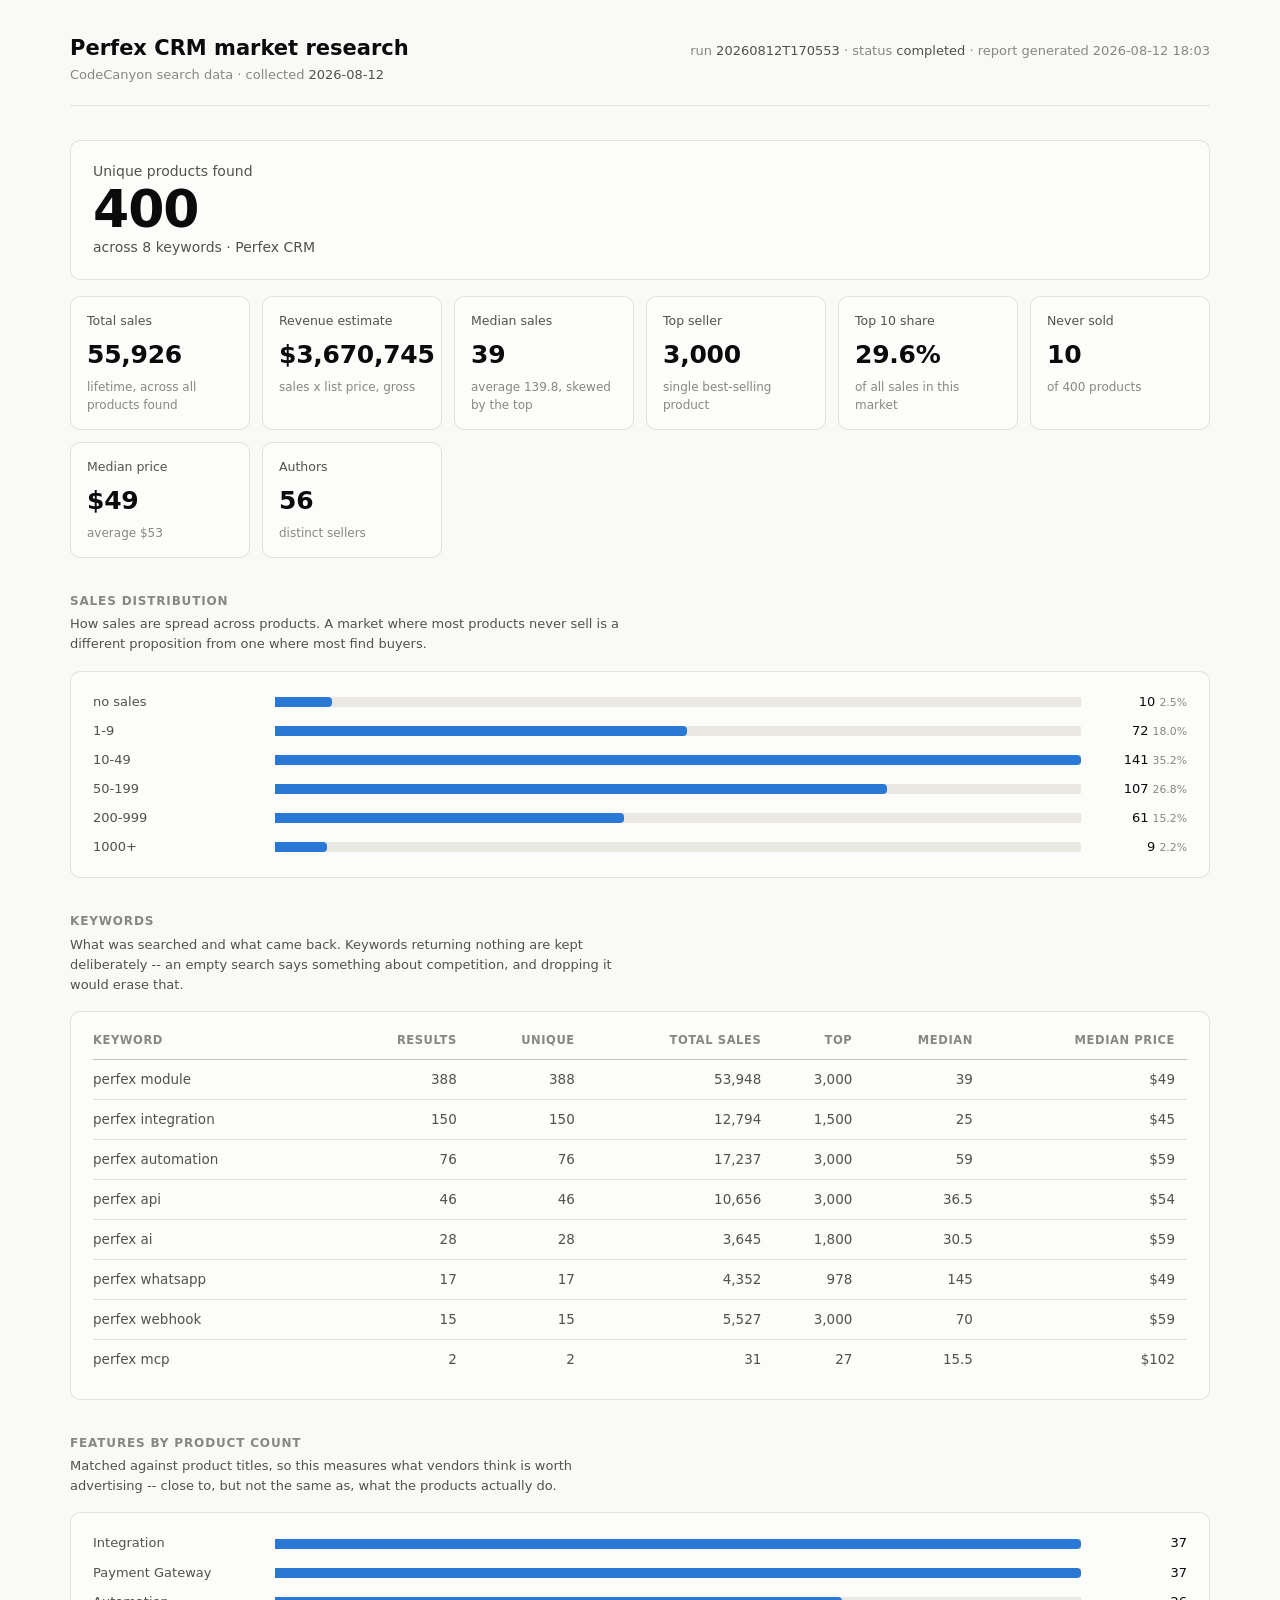
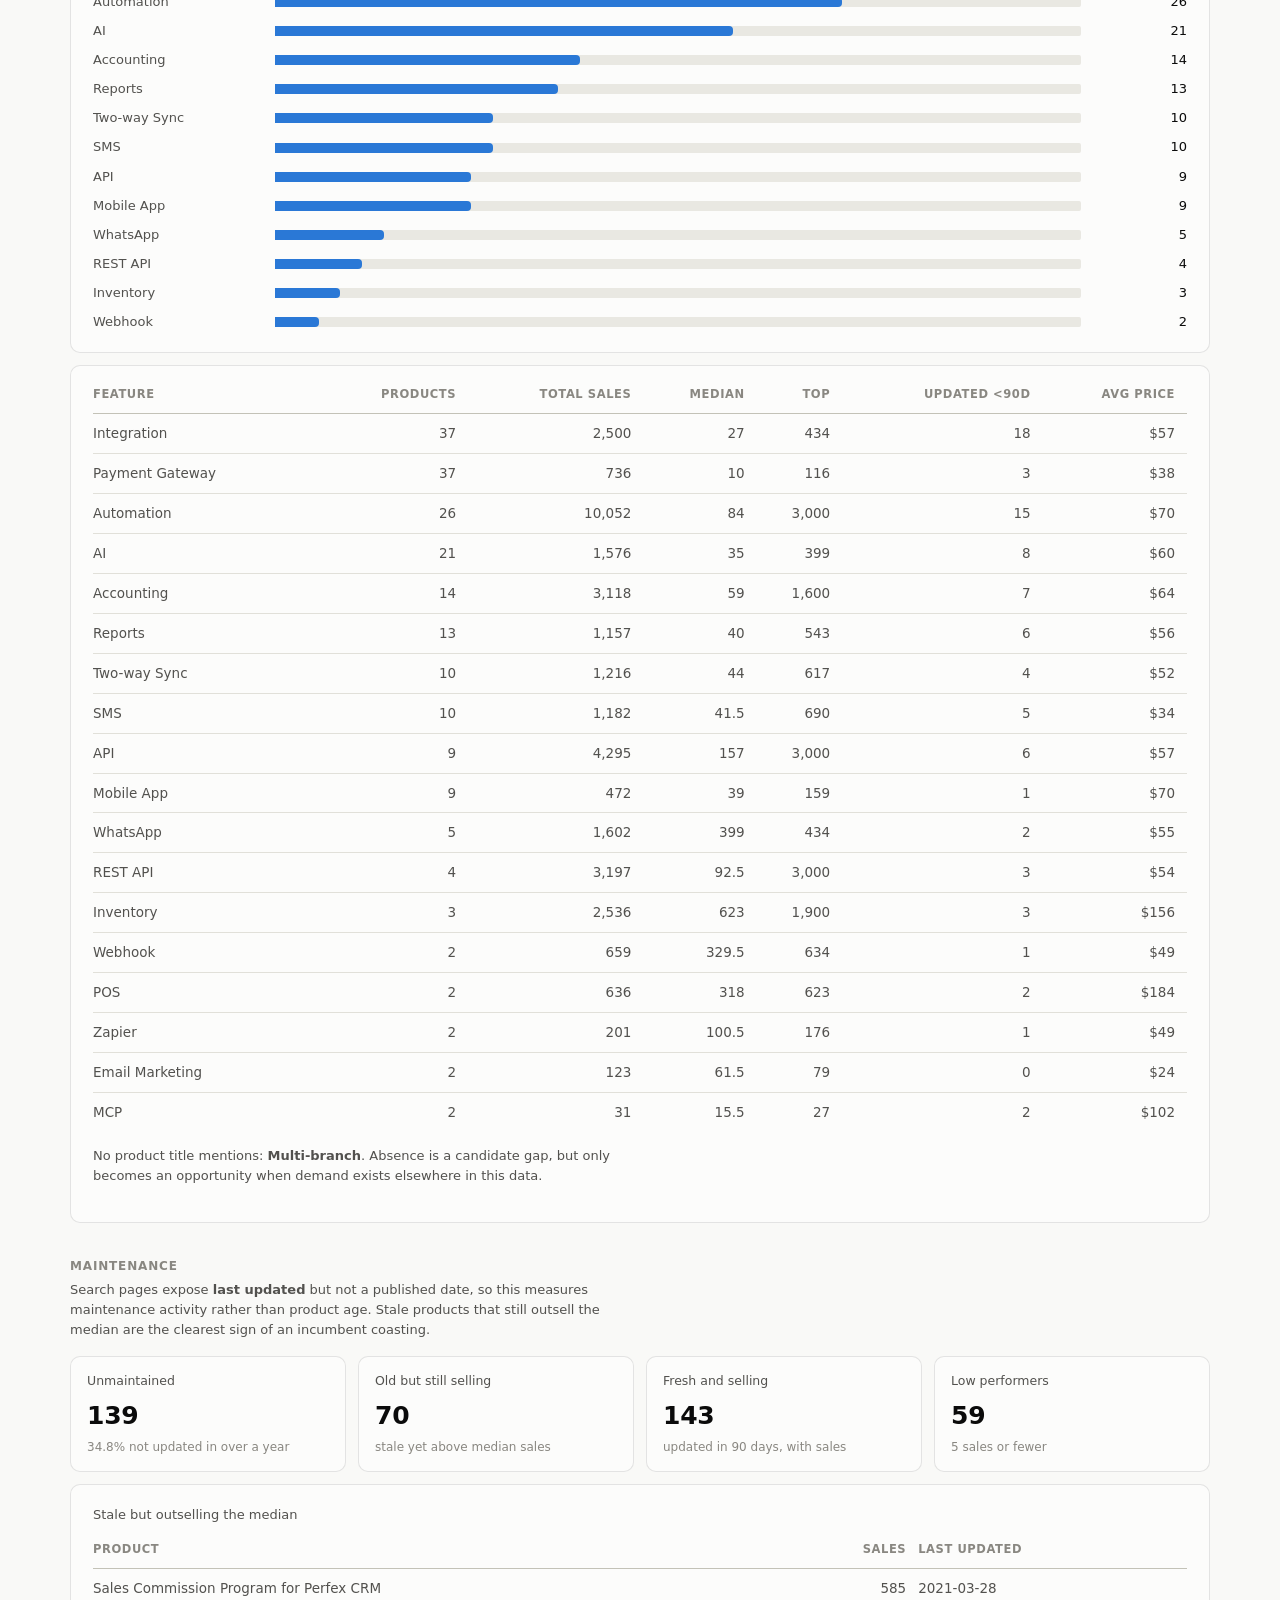
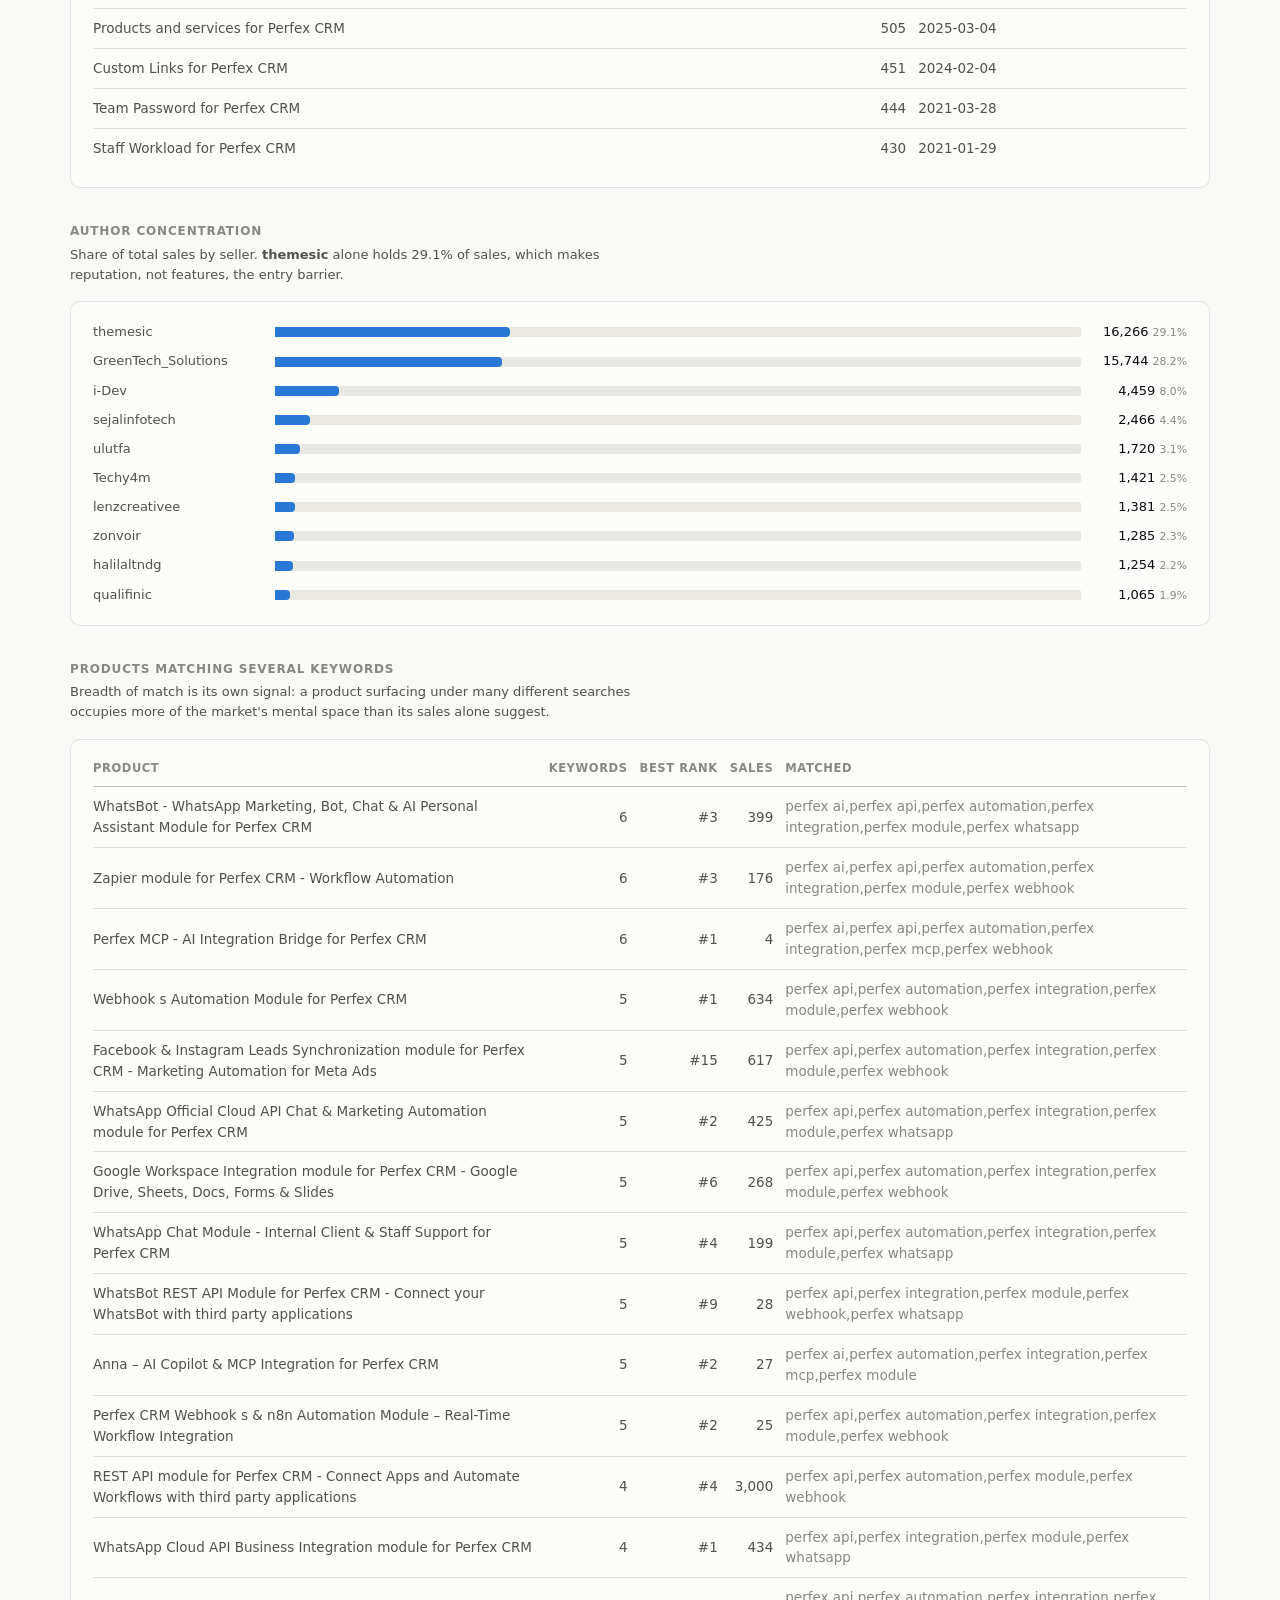
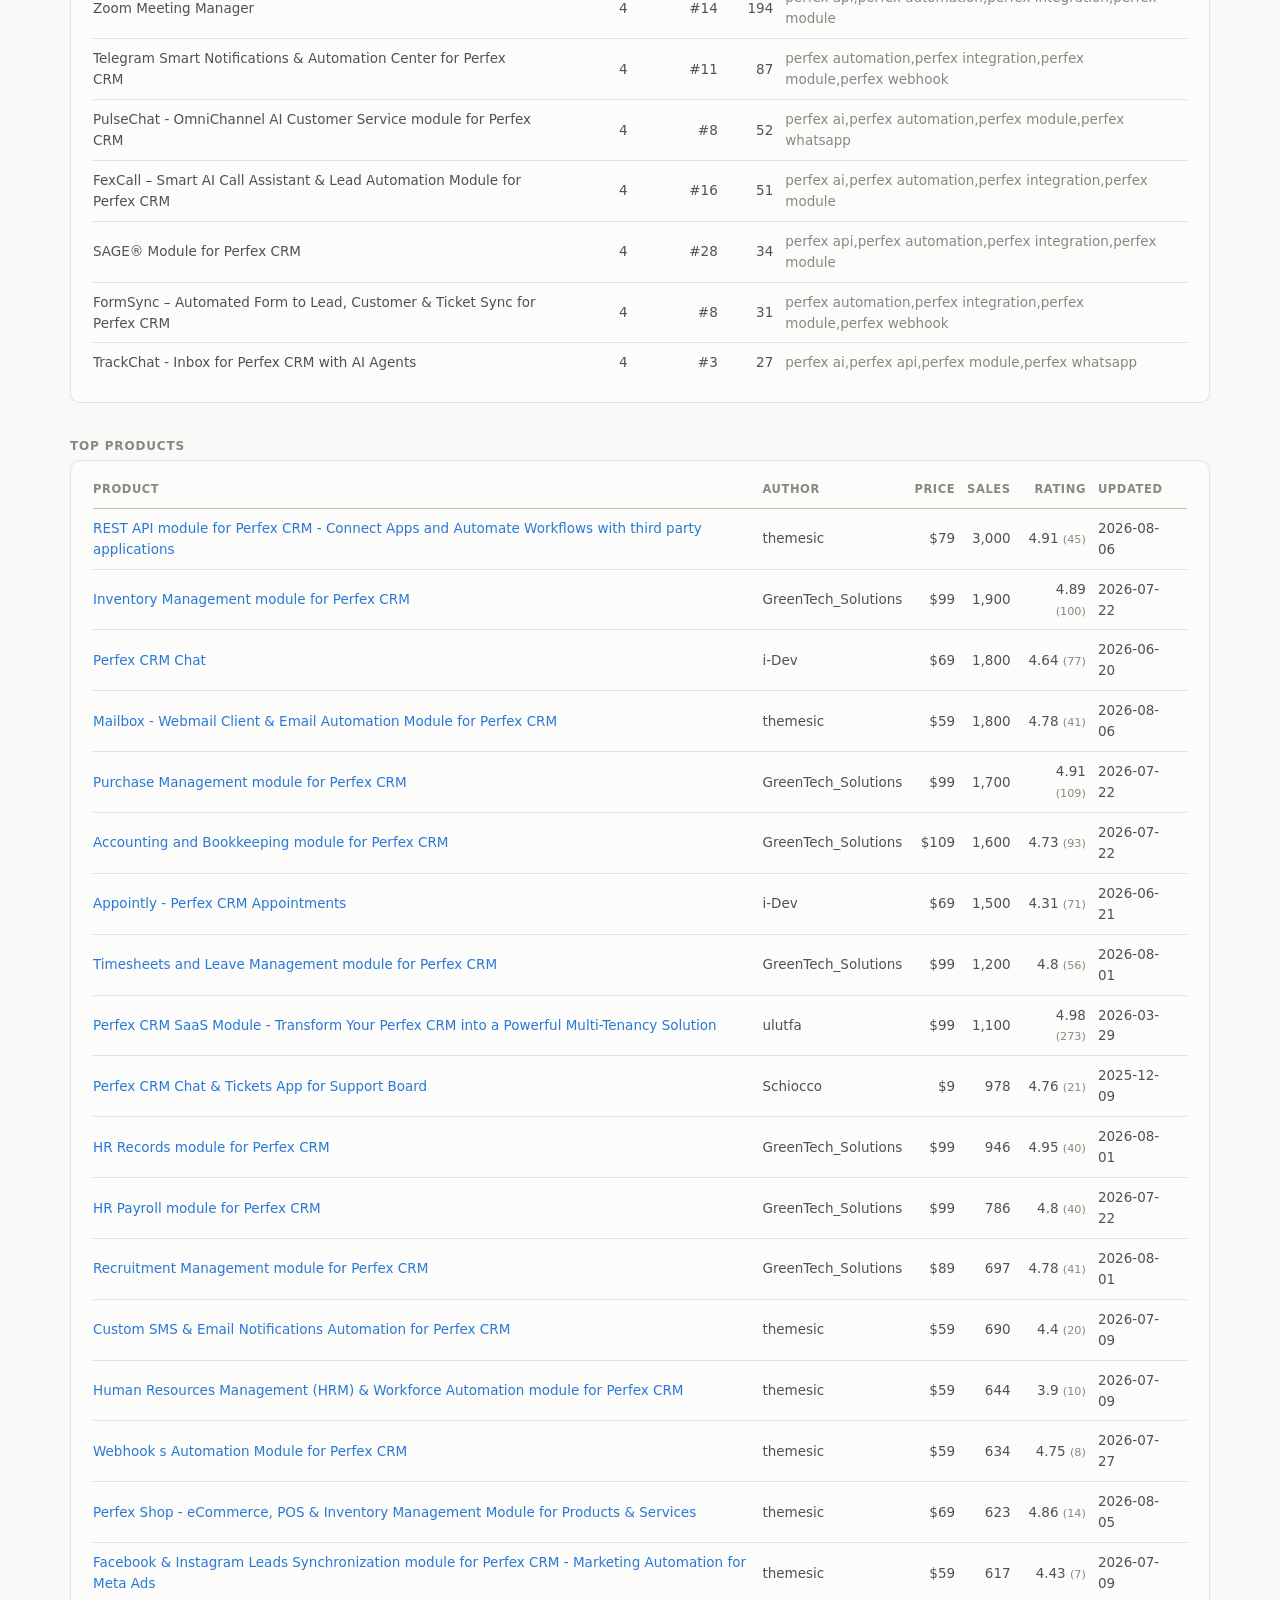
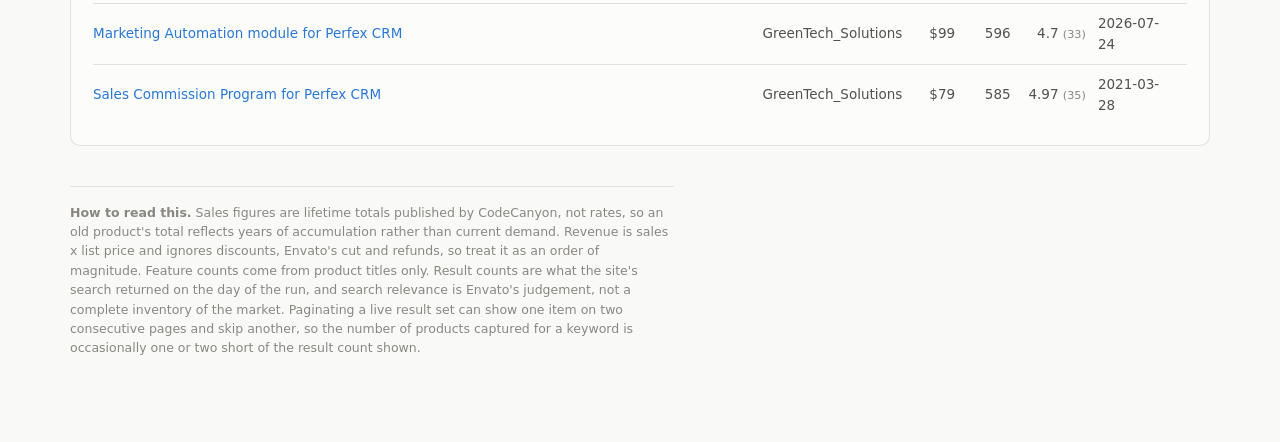
==== research/reports/20260812T170553.html @ 9ace10c8 "v1" ====
<!doctype html>
<html lang="en" class="viz-root">
<head>
<meta charset="utf-8">
<meta name="viewport" content="width=device-width, initial-scale=1">
<title>Perfex CRM market research - 20260812T170553</title>
<style>/* Shared styling for the dashboard and the standalone run report.
   report.py inlines this file so an exported report is self-contained. */

.viz-root {
  color-scheme: light;
  --surface-1: #fcfcfb;
  --plane: #f9f9f7;
  --text-primary: #0b0b0b;
  --text-secondary: #52514e;
  --text-muted: #898781;
  --gridline: #e1e0d9;
  --baseline: #c3c2b7;
  --border: rgba(11, 11, 11, 0.10);
  --series-1: #2a78d6;
  --track: #e9e8e2;
  --good: #0ca30c;
  --warning: #fab219;
  --critical: #d03b3b;
}

@media (prefers-color-scheme: dark) {
  :root:where(:not([data-theme="light"])) .viz-root {
    color-scheme: dark;
    --surface-1: #1a1a19;
    --plane: #0d0d0d;
    --text-primary: #ffffff;
    --text-secondary: #c3c2b7;
    --text-muted: #898781;
    --gridline: #2c2c2a;
    --baseline: #383835;
    --border: rgba(255, 255, 255, 0.10);
    --series-1: #3987e5;
    --track: #2c2c2a;
  }
}

:root[data-theme="dark"] .viz-root {
  color-scheme: dark;
  --surface-1: #1a1a19;
  --plane: #0d0d0d;
  --text-primary: #ffffff;
  --text-secondary: #c3c2b7;
  --text-muted: #898781;
  --gridline: #2c2c2a;
  --baseline: #383835;
  --border: rgba(255, 255, 255, 0.10);
  --series-1: #3987e5;
  --track: #2c2c2a;
}

* { box-sizing: border-box; }

body {
  margin: 0;
  background: var(--plane);
  color: var(--text-primary);
  font: 15px/1.55 system-ui, -apple-system, "Segoe UI", sans-serif;
}

.wrap {
  max-width: 1180px;
  margin: 0 auto;
  padding: 32px 20px 72px;
}

/* ------------------------------------------------------------- structure */

header.page {
  display: flex;
  flex-wrap: wrap;
  gap: 12px 24px;
  align-items: baseline;
  justify-content: space-between;
  padding-bottom: 20px;
  border-bottom: 1px solid var(--border);
  margin-bottom: 28px;
}

header.page h1 { font-size: 21px; font-weight: 600; margin: 0; }

.meta { color: var(--text-muted); font-size: 13px; }
.meta b { color: var(--text-secondary); font-weight: 500; }

section { margin-top: 34px; }

h2 {
  font-size: 12px;
  font-weight: 600;
  letter-spacing: 0.07em;
  text-transform: uppercase;
  color: var(--text-muted);
  margin: 0 0 4px;
}

.sub {
  color: var(--text-secondary);
  font-size: 13px;
  margin: 0 0 16px;
  max-width: 68ch;
}

.card {
  background: var(--surface-1);
  border: 1px solid var(--border);
  border-radius: 10px;
  padding: 20px 22px;
}

/* ------------------------------------------------------------- hero/tiles */

.hero .value {
  font-size: 52px;
  line-height: 1.05;
  font-weight: 600;
  letter-spacing: -0.02em;
}

.hero .label { color: var(--text-secondary); font-size: 14px; }

.tiles {
  display: grid;
  grid-template-columns: repeat(auto-fit, minmax(158px, 1fr));
  gap: 12px;
  margin-top: 16px;
}

.tile {
  background: var(--surface-1);
  border: 1px solid var(--border);
  border-radius: 10px;
  padding: 14px 16px;
}

.tile .label {
  color: var(--text-secondary);
  font-size: 12.5px;
  margin-bottom: 6px;
}

.tile .value { font-size: 25px; font-weight: 600; letter-spacing: -0.01em; }
.tile .note { color: var(--text-muted); font-size: 12px; margin-top: 3px; }

/* ------------------------------------------------------------------ bars */

.bars { display: flex; flex-direction: column; gap: 9px; }

.bar-row {
  display: grid;
  grid-template-columns: minmax(96px, 168px) 1fr auto;
  align-items: center;
  gap: 14px;
}

.bar-row .name {
  color: var(--text-secondary);
  font-size: 13px;
  overflow: hidden;
  text-overflow: ellipsis;
  white-space: nowrap;
}

.bar-track {
  background: var(--track);
  border-radius: 2px;
  height: 10px;
  overflow: visible;
}

.bar-fill {
  background: var(--series-1);
  height: 10px;
  border-radius: 0 4px 4px 0;   /* 4px rounded data-end, square at baseline */
  min-width: 2px;
}

.bar-row .val {
  font-variant-numeric: tabular-nums;
  font-size: 13px;
  color: var(--text-primary);
  min-width: 92px;
  text-align: right;
}

.bar-row .val small { color: var(--text-muted); }

/* ---------------------------------------------------------------- tables */

.scroll { overflow-x: auto; }

table {
  width: 100%;
  border-collapse: collapse;
  font-size: 13.5px;
}

th {
  text-align: left;
  font-weight: 600;
  font-size: 11.5px;
  letter-spacing: 0.05em;
  text-transform: uppercase;
  color: var(--text-muted);
  padding: 0 12px 9px 0;
  border-bottom: 1px solid var(--baseline);
  white-space: nowrap;
}

th.num, td.num { text-align: right; font-variant-numeric: tabular-nums; }

td {
  padding: 9px 12px 9px 0;
  border-bottom: 1px solid var(--gridline);
  color: var(--text-secondary);
}

td.strong { color: var(--text-primary); }
tr:last-child td { border-bottom: none; }

a { color: var(--series-1); text-decoration: none; }
a:hover { text-decoration: underline; }

.badge {
  display: inline-block;
  font-size: 11px;
  padding: 1px 7px;
  border-radius: 20px;
  border: 1px solid var(--border);
  color: var(--text-secondary);
}

.badge.zero { color: var(--critical); border-color: var(--critical); }
.badge.fresh { color: var(--good); border-color: var(--good); }

.muted { color: var(--text-muted); }

/* Page-level methodology note. Deliberately not called .note -- that class
   belongs to the stat tiles, and sharing it put a stray rule under every
   tile value. */
.footnote {
  color: var(--text-muted);
  font-size: 12.5px;
  border-top: 1px solid var(--border);
  margin-top: 40px;
  padding-top: 16px;
  max-width: 76ch;
}

/* ------------------------------------------------------------- dashboard */

.controls {
  display: flex;
  flex-wrap: wrap;
  gap: 10px;
  align-items: center;
  margin-bottom: 26px;
}

select, input[type="search"], button {
  font: inherit;
  font-size: 13.5px;
  color: var(--text-primary);
  background: var(--surface-1);
  border: 1px solid var(--border);
  border-radius: 7px;
  padding: 7px 11px;
}

input[type="search"] { min-width: 240px; }

button { cursor: pointer; }
button:hover { border-color: var(--baseline); }
button[disabled] { opacity: 0.5; cursor: default; }

.tabs { display: flex; gap: 4px; margin: 24px 0 18px; flex-wrap: wrap; }

.tabs button {
  background: transparent;
  border: 1px solid transparent;
  color: var(--text-secondary);
  border-radius: 7px;
}

.tabs button[aria-selected="true"] {
  background: var(--surface-1);
  border-color: var(--border);
  color: var(--text-primary);
}

th.sortable { cursor: pointer; user-select: none; }
th.sortable:hover { color: var(--text-secondary); }
th .arrow { opacity: 0.55; }

#log {
  font-family: ui-monospace, "Cascadia Code", Consolas, monospace;
  font-size: 12px;
  line-height: 1.5;
  color: var(--text-secondary);
  background: var(--surface-1);
  border: 1px solid var(--border);
  border-radius: 10px;
  padding: 14px 16px;
  max-height: 320px;
  overflow-y: auto;
  white-space: pre-wrap;
}

.hidden { display: none !important; }
</style>
</head>
<body class="viz-root">
<div class="wrap">
  <header class="page">
    <div>
      <h1>Perfex CRM market research</h1>
      <div class="meta">CodeCanyon search data &middot; collected
        <b>2026-08-12</b></div>
    </div>
    <div class="meta">
      run <b>20260812T170553</b> &middot;
      status <b>completed</b> &middot;
      report generated 2026-08-12 18:03
    </div>
  </header>

  
<section>
  <div class="card hero">
    <div class="label">Unique products found</div>
    <div class="value">400</div>
    <div class="label">across 8 keywords
      &middot; Perfex CRM</div>
  </div>
  <div class="tiles"><div class="tile"><div class="label">Total sales</div><div class="value">55,926</div><div class="note">lifetime, across all products found</div></div><div class="tile"><div class="label">Revenue estimate</div><div class="value">$3,670,745</div><div class="note">sales x list price, gross</div></div><div class="tile"><div class="label">Median sales</div><div class="value">39</div><div class="note">average 139.8, skewed by the top</div></div><div class="tile"><div class="label">Top seller</div><div class="value">3,000</div><div class="note">single best-selling product</div></div><div class="tile"><div class="label">Top 10 share</div><div class="value">29.6%</div><div class="note">of all sales in this market</div></div><div class="tile"><div class="label">Never sold</div><div class="value">10</div><div class="note">of 400 products</div></div><div class="tile"><div class="label">Median price</div><div class="value">$49</div><div class="note">average $53</div></div><div class="tile"><div class="label">Authors</div><div class="value">56</div><div class="note">distinct sellers</div></div></div>
</section>
  
<section>
  <h2>Sales distribution</h2>
  <p class="sub">How sales are spread across products. A market where most
    products never sell is a different proposition from one where most find
    buyers.</p>
  <div class="card"><div class="bars"><div class="bar-row"><div class="name" title="no sales">no sales</div><div class="bar-track"><div class="bar-fill" style="width:7.1%"></div></div><div class="val">10 <small>2.5%</small></div></div><div class="bar-row"><div class="name" title="1-9">1-9</div><div class="bar-track"><div class="bar-fill" style="width:51.1%"></div></div><div class="val">72 <small>18.0%</small></div></div><div class="bar-row"><div class="name" title="10-49">10-49</div><div class="bar-track"><div class="bar-fill" style="width:100.0%"></div></div><div class="val">141 <small>35.2%</small></div></div><div class="bar-row"><div class="name" title="50-199">50-199</div><div class="bar-track"><div class="bar-fill" style="width:75.9%"></div></div><div class="val">107 <small>26.8%</small></div></div><div class="bar-row"><div class="name" title="200-999">200-999</div><div class="bar-track"><div class="bar-fill" style="width:43.3%"></div></div><div class="val">61 <small>15.2%</small></div></div><div class="bar-row"><div class="name" title="1000+">1000+</div><div class="bar-track"><div class="bar-fill" style="width:6.4%"></div></div><div class="val">9 <small>2.2%</small></div></div></div></div>
</section>
  
<section>
  <h2>Keywords</h2>
  <p class="sub">What was searched and what came back. Keywords returning
    nothing are kept deliberately -- an empty search says something about
    competition, and dropping it would erase that.</p>
  <div class="card"><div class="scroll"><table><thead><tr><th class="">Keyword</th><th class="num">Results</th><th class="num">Unique</th><th class="num">Total sales</th><th class="num">Top</th><th class="num">Median</th><th class="num">Median price</th></tr></thead><tbody><tr><td class=""><span class="strong">perfex module</span> </td><td class="num">388</td><td class="num">388</td><td class="num">53,948</td><td class="num">3,000</td><td class="num">39</td><td class="num">$49</td></tr><tr><td class=""><span class="strong">perfex integration</span> </td><td class="num">150</td><td class="num">150</td><td class="num">12,794</td><td class="num">1,500</td><td class="num">25</td><td class="num">$45</td></tr><tr><td class=""><span class="strong">perfex automation</span> </td><td class="num">76</td><td class="num">76</td><td class="num">17,237</td><td class="num">3,000</td><td class="num">59</td><td class="num">$59</td></tr><tr><td class=""><span class="strong">perfex api</span> </td><td class="num">46</td><td class="num">46</td><td class="num">10,656</td><td class="num">3,000</td><td class="num">36.5</td><td class="num">$54</td></tr><tr><td class=""><span class="strong">perfex ai</span> </td><td class="num">28</td><td class="num">28</td><td class="num">3,645</td><td class="num">1,800</td><td class="num">30.5</td><td class="num">$59</td></tr><tr><td class=""><span class="strong">perfex whatsapp</span> </td><td class="num">17</td><td class="num">17</td><td class="num">4,352</td><td class="num">978</td><td class="num">145</td><td class="num">$49</td></tr><tr><td class=""><span class="strong">perfex webhook</span> </td><td class="num">15</td><td class="num">15</td><td class="num">5,527</td><td class="num">3,000</td><td class="num">70</td><td class="num">$59</td></tr><tr><td class=""><span class="strong">perfex mcp</span> </td><td class="num">2</td><td class="num">2</td><td class="num">31</td><td class="num">27</td><td class="num">15.5</td><td class="num">$102</td></tr></tbody></table></div></div>
</section>
  
<section>
  <h2>Features by product count</h2>
  <p class="sub">Matched against product titles, so this measures what
    vendors think is worth advertising -- close to, but not the same as,
    what the products actually do.</p>
  <div class="card"><div class="bars"><div class="bar-row"><div class="name" title="Integration">Integration</div><div class="bar-track"><div class="bar-fill" style="width:100.0%"></div></div><div class="val">37</div></div><div class="bar-row"><div class="name" title="Payment Gateway">Payment Gateway</div><div class="bar-track"><div class="bar-fill" style="width:100.0%"></div></div><div class="val">37</div></div><div class="bar-row"><div class="name" title="Automation">Automation</div><div class="bar-track"><div class="bar-fill" style="width:70.3%"></div></div><div class="val">26</div></div><div class="bar-row"><div class="name" title="AI">AI</div><div class="bar-track"><div class="bar-fill" style="width:56.8%"></div></div><div class="val">21</div></div><div class="bar-row"><div class="name" title="Accounting">Accounting</div><div class="bar-track"><div class="bar-fill" style="width:37.8%"></div></div><div class="val">14</div></div><div class="bar-row"><div class="name" title="Reports">Reports</div><div class="bar-track"><div class="bar-fill" style="width:35.1%"></div></div><div class="val">13</div></div><div class="bar-row"><div class="name" title="Two-way Sync">Two-way Sync</div><div class="bar-track"><div class="bar-fill" style="width:27.0%"></div></div><div class="val">10</div></div><div class="bar-row"><div class="name" title="SMS">SMS</div><div class="bar-track"><div class="bar-fill" style="width:27.0%"></div></div><div class="val">10</div></div><div class="bar-row"><div class="name" title="API">API</div><div class="bar-track"><div class="bar-fill" style="width:24.3%"></div></div><div class="val">9</div></div><div class="bar-row"><div class="name" title="Mobile App">Mobile App</div><div class="bar-track"><div class="bar-fill" style="width:24.3%"></div></div><div class="val">9</div></div><div class="bar-row"><div class="name" title="WhatsApp">WhatsApp</div><div class="bar-track"><div class="bar-fill" style="width:13.5%"></div></div><div class="val">5</div></div><div class="bar-row"><div class="name" title="REST API">REST API</div><div class="bar-track"><div class="bar-fill" style="width:10.8%"></div></div><div class="val">4</div></div><div class="bar-row"><div class="name" title="Inventory">Inventory</div><div class="bar-track"><div class="bar-fill" style="width:8.1%"></div></div><div class="val">3</div></div><div class="bar-row"><div class="name" title="Webhook">Webhook</div><div class="bar-track"><div class="bar-fill" style="width:5.4%"></div></div><div class="val">2</div></div></div></div>
  <div class="card" style="margin-top:12px"><div class="scroll"><table><thead><tr><th class="">Feature</th><th class="num">Products</th><th class="num">Total sales</th><th class="num">Median</th><th class="num">Top</th><th class="num">Updated &lt;90d</th><th class="num">Avg price</th></tr></thead><tbody><tr><td class=""><span class="strong">Integration</span></td><td class="num">37</td><td class="num">2,500</td><td class="num">27</td><td class="num">434</td><td class="num">18</td><td class="num">$57</td></tr><tr><td class=""><span class="strong">Payment Gateway</span></td><td class="num">37</td><td class="num">736</td><td class="num">10</td><td class="num">116</td><td class="num">3</td><td class="num">$38</td></tr><tr><td class=""><span class="strong">Automation</span></td><td class="num">26</td><td class="num">10,052</td><td class="num">84</td><td class="num">3,000</td><td class="num">15</td><td class="num">$70</td></tr><tr><td class=""><span class="strong">AI</span></td><td class="num">21</td><td class="num">1,576</td><td class="num">35</td><td class="num">399</td><td class="num">8</td><td class="num">$60</td></tr><tr><td class=""><span class="strong">Accounting</span></td><td class="num">14</td><td class="num">3,118</td><td class="num">59</td><td class="num">1,600</td><td class="num">7</td><td class="num">$64</td></tr><tr><td class=""><span class="strong">Reports</span></td><td class="num">13</td><td class="num">1,157</td><td class="num">40</td><td class="num">543</td><td class="num">6</td><td class="num">$56</td></tr><tr><td class=""><span class="strong">Two-way Sync</span></td><td class="num">10</td><td class="num">1,216</td><td class="num">44</td><td class="num">617</td><td class="num">4</td><td class="num">$52</td></tr><tr><td class=""><span class="strong">SMS</span></td><td class="num">10</td><td class="num">1,182</td><td class="num">41.5</td><td class="num">690</td><td class="num">5</td><td class="num">$34</td></tr><tr><td class=""><span class="strong">API</span></td><td class="num">9</td><td class="num">4,295</td><td class="num">157</td><td class="num">3,000</td><td class="num">6</td><td class="num">$57</td></tr><tr><td class=""><span class="strong">Mobile App</span></td><td class="num">9</td><td class="num">472</td><td class="num">39</td><td class="num">159</td><td class="num">1</td><td class="num">$70</td></tr><tr><td class=""><span class="strong">WhatsApp</span></td><td class="num">5</td><td class="num">1,602</td><td class="num">399</td><td class="num">434</td><td class="num">2</td><td class="num">$55</td></tr><tr><td class=""><span class="strong">REST API</span></td><td class="num">4</td><td class="num">3,197</td><td class="num">92.5</td><td class="num">3,000</td><td class="num">3</td><td class="num">$54</td></tr><tr><td class=""><span class="strong">Inventory</span></td><td class="num">3</td><td class="num">2,536</td><td class="num">623</td><td class="num">1,900</td><td class="num">3</td><td class="num">$156</td></tr><tr><td class=""><span class="strong">Webhook</span></td><td class="num">2</td><td class="num">659</td><td class="num">329.5</td><td class="num">634</td><td class="num">1</td><td class="num">$49</td></tr><tr><td class=""><span class="strong">POS</span></td><td class="num">2</td><td class="num">636</td><td class="num">318</td><td class="num">623</td><td class="num">2</td><td class="num">$184</td></tr><tr><td class=""><span class="strong">Zapier</span></td><td class="num">2</td><td class="num">201</td><td class="num">100.5</td><td class="num">176</td><td class="num">1</td><td class="num">$49</td></tr><tr><td class=""><span class="strong">Email Marketing</span></td><td class="num">2</td><td class="num">123</td><td class="num">61.5</td><td class="num">79</td><td class="num">0</td><td class="num">$24</td></tr><tr><td class=""><span class="strong">MCP</span></td><td class="num">2</td><td class="num">31</td><td class="num">15.5</td><td class="num">27</td><td class="num">2</td><td class="num">$102</td></tr></tbody></table></div><p class="sub" style="margin-top:14px">No product title mentions: <b>Multi-branch</b>. Absence is a candidate gap, but only becomes an opportunity when demand exists elsewhere in this data.</p></div>
</section>
  
<section>
  <h2>Maintenance</h2>
  <p class="sub">Search pages expose <b>last updated</b> but not a published
    date, so this measures maintenance activity rather than product age.
    Stale products that still outsell the median are the clearest sign of an
    incumbent coasting.</p>
  <div class="tiles"><div class="tile"><div class="label">Unmaintained</div><div class="value">139</div><div class="note">34.8% not updated in over a year</div></div><div class="tile"><div class="label">Old but still selling</div><div class="value">70</div><div class="note">stale yet above median sales</div></div><div class="tile"><div class="label">Fresh and selling</div><div class="value">143</div><div class="note">updated in 90 days, with sales</div></div><div class="tile"><div class="label">Low performers</div><div class="value">59</div><div class="note">5 sales or fewer</div></div></div>
  <div class="card" style="margin-top:12px">
    <p class="sub">Stale but outselling the median</p>
    <div class="scroll"><table><thead><tr><th class="">Product</th><th class="num">Sales</th><th class="">Last updated</th></tr></thead><tbody><tr><td class="">Sales Commission Program for Perfex CRM</td><td class="num">585</td><td class="">2021-03-28</td></tr><tr><td class="">Products and services for Perfex CRM</td><td class="num">505</td><td class="">2025-03-04</td></tr><tr><td class="">Custom Links for Perfex CRM</td><td class="num">451</td><td class="">2024-02-04</td></tr><tr><td class="">Team Password for Perfex CRM</td><td class="num">444</td><td class="">2021-03-28</td></tr><tr><td class="">Staff Workload for Perfex CRM</td><td class="num">430</td><td class="">2021-01-29</td></tr></tbody></table></div>
  </div>
</section>
  
<section>
  <h2>Author concentration</h2>
  <p class="sub">Share of total sales by seller. <b>themesic</b> alone holds 29.1% of sales, which makes reputation, not features, the entry barrier.</p>
  <div class="card"><div class="bars"><div class="bar-row"><div class="name" title="themesic">themesic</div><div class="bar-track"><div class="bar-fill" style="width:29.1%"></div></div><div class="val">16,266 <small>29.1%</small></div></div><div class="bar-row"><div class="name" title="GreenTech_Solutions">GreenTech_Solutions</div><div class="bar-track"><div class="bar-fill" style="width:28.2%"></div></div><div class="val">15,744 <small>28.2%</small></div></div><div class="bar-row"><div class="name" title="i-Dev">i-Dev</div><div class="bar-track"><div class="bar-fill" style="width:8.0%"></div></div><div class="val">4,459 <small>8.0%</small></div></div><div class="bar-row"><div class="name" title="sejalinfotech">sejalinfotech</div><div class="bar-track"><div class="bar-fill" style="width:4.4%"></div></div><div class="val">2,466 <small>4.4%</small></div></div><div class="bar-row"><div class="name" title="ulutfa">ulutfa</div><div class="bar-track"><div class="bar-fill" style="width:3.1%"></div></div><div class="val">1,720 <small>3.1%</small></div></div><div class="bar-row"><div class="name" title="Techy4m">Techy4m</div><div class="bar-track"><div class="bar-fill" style="width:2.5%"></div></div><div class="val">1,421 <small>2.5%</small></div></div><div class="bar-row"><div class="name" title="lenzcreativee">lenzcreativee</div><div class="bar-track"><div class="bar-fill" style="width:2.5%"></div></div><div class="val">1,381 <small>2.5%</small></div></div><div class="bar-row"><div class="name" title="zonvoir">zonvoir</div><div class="bar-track"><div class="bar-fill" style="width:2.3%"></div></div><div class="val">1,285 <small>2.3%</small></div></div><div class="bar-row"><div class="name" title="halilaltndg">halilaltndg</div><div class="bar-track"><div class="bar-fill" style="width:2.2%"></div></div><div class="val">1,254 <small>2.2%</small></div></div><div class="bar-row"><div class="name" title="qualifinic">qualifinic</div><div class="bar-track"><div class="bar-fill" style="width:1.9%"></div></div><div class="val">1,065 <small>1.9%</small></div></div></div></div>
</section>
  
<section>
  <h2>Products matching several keywords</h2>
  <p class="sub">Breadth of match is its own signal: a product surfacing
    under many different searches occupies more of the market's mental
    space than its sales alone suggest.</p>
  <div class="card"><div class="scroll"><table><thead><tr><th class="">Product</th><th class="num">Keywords</th><th class="num">Best rank</th><th class="num">Sales</th><th class="">Matched</th></tr></thead><tbody><tr><td class="">WhatsBot - WhatsApp Marketing, Bot, Chat &amp; AI Personal Assistant Module for Perfex CRM</td><td class="num">6</td><td class="num">#3</td><td class="num">399</td><td class=""><span class="muted">perfex ai,perfex api,perfex automation,perfex integration,perfex module,perfex whatsapp</span></td></tr><tr><td class="">Zapier module for Perfex CRM - Workflow Automation</td><td class="num">6</td><td class="num">#3</td><td class="num">176</td><td class=""><span class="muted">perfex ai,perfex api,perfex automation,perfex integration,perfex module,perfex webhook</span></td></tr><tr><td class="">Perfex MCP - AI Integration Bridge for Perfex CRM</td><td class="num">6</td><td class="num">#1</td><td class="num">4</td><td class=""><span class="muted">perfex ai,perfex api,perfex automation,perfex integration,perfex mcp,perfex webhook</span></td></tr><tr><td class="">Webhook s Automation Module for Perfex CRM</td><td class="num">5</td><td class="num">#1</td><td class="num">634</td><td class=""><span class="muted">perfex api,perfex automation,perfex integration,perfex module,perfex webhook</span></td></tr><tr><td class="">Facebook &amp; Instagram Leads Synchronization module for Perfex CRM - Marketing Automation for Meta Ads</td><td class="num">5</td><td class="num">#15</td><td class="num">617</td><td class=""><span class="muted">perfex api,perfex automation,perfex integration,perfex module,perfex webhook</span></td></tr><tr><td class="">WhatsApp Official Cloud API Chat &amp; Marketing Automation module for Perfex CRM</td><td class="num">5</td><td class="num">#2</td><td class="num">425</td><td class=""><span class="muted">perfex api,perfex automation,perfex integration,perfex module,perfex whatsapp</span></td></tr><tr><td class="">Google Workspace Integration module for Perfex CRM - Google Drive, Sheets, Docs, Forms &amp; Slides</td><td class="num">5</td><td class="num">#6</td><td class="num">268</td><td class=""><span class="muted">perfex api,perfex automation,perfex integration,perfex module,perfex webhook</span></td></tr><tr><td class="">WhatsApp Chat Module - Internal Client &amp; Staff Support for Perfex CRM</td><td class="num">5</td><td class="num">#4</td><td class="num">199</td><td class=""><span class="muted">perfex api,perfex automation,perfex integration,perfex module,perfex whatsapp</span></td></tr><tr><td class="">WhatsBot REST API Module for Perfex CRM - Connect your WhatsBot with third party applications</td><td class="num">5</td><td class="num">#9</td><td class="num">28</td><td class=""><span class="muted">perfex api,perfex integration,perfex module,perfex webhook,perfex whatsapp</span></td></tr><tr><td class="">Anna – AI Copilot &amp; MCP Integration for Perfex CRM</td><td class="num">5</td><td class="num">#2</td><td class="num">27</td><td class=""><span class="muted">perfex ai,perfex automation,perfex integration,perfex mcp,perfex module</span></td></tr><tr><td class="">Perfex CRM Webhook s &amp; n8n Automation Module – Real-Time Workflow Integration</td><td class="num">5</td><td class="num">#2</td><td class="num">25</td><td class=""><span class="muted">perfex api,perfex automation,perfex integration,perfex module,perfex webhook</span></td></tr><tr><td class="">REST API module for Perfex CRM - Connect Apps and Automate Workflows with third party applications</td><td class="num">4</td><td class="num">#4</td><td class="num">3,000</td><td class=""><span class="muted">perfex api,perfex automation,perfex module,perfex webhook</span></td></tr><tr><td class="">WhatsApp Cloud API Business Integration module for Perfex CRM</td><td class="num">4</td><td class="num">#1</td><td class="num">434</td><td class=""><span class="muted">perfex api,perfex integration,perfex module,perfex whatsapp</span></td></tr><tr><td class="">Zoom Meeting Manager</td><td class="num">4</td><td class="num">#14</td><td class="num">194</td><td class=""><span class="muted">perfex api,perfex automation,perfex integration,perfex module</span></td></tr><tr><td class="">Telegram Smart Notifications &amp; Automation Center for Perfex CRM</td><td class="num">4</td><td class="num">#11</td><td class="num">87</td><td class=""><span class="muted">perfex automation,perfex integration,perfex module,perfex webhook</span></td></tr><tr><td class="">PulseChat - OmniChannel AI Customer Service module for Perfex CRM</td><td class="num">4</td><td class="num">#8</td><td class="num">52</td><td class=""><span class="muted">perfex ai,perfex automation,perfex module,perfex whatsapp</span></td></tr><tr><td class="">FexCall – Smart AI Call Assistant &amp; Lead Automation Module for Perfex CRM</td><td class="num">4</td><td class="num">#16</td><td class="num">51</td><td class=""><span class="muted">perfex ai,perfex automation,perfex integration,perfex module</span></td></tr><tr><td class="">SAGE® Module for Perfex CRM</td><td class="num">4</td><td class="num">#28</td><td class="num">34</td><td class=""><span class="muted">perfex api,perfex automation,perfex integration,perfex module</span></td></tr><tr><td class="">FormSync – Automated Form to Lead, Customer &amp; Ticket Sync for Perfex CRM</td><td class="num">4</td><td class="num">#8</td><td class="num">31</td><td class=""><span class="muted">perfex automation,perfex integration,perfex module,perfex webhook</span></td></tr><tr><td class="">TrackChat - Inbox for Perfex CRM with AI Agents</td><td class="num">4</td><td class="num">#3</td><td class="num">27</td><td class=""><span class="muted">perfex ai,perfex api,perfex module,perfex whatsapp</span></td></tr></tbody></table></div></div>
</section>
  
<section>
  <h2>Top products</h2>
  <div class="card"><div class="scroll"><table><thead><tr><th class="">Product</th><th class="">Author</th><th class="num">Price</th><th class="num">Sales</th><th class="num">Rating</th><th class="">Updated</th></tr></thead><tbody><tr><td class=""><a href="https://codecanyon.net/item/rest-api-for-perfex-crm/25278359">REST API module for Perfex CRM - Connect Apps and Automate Workflows with third party applications</a></td><td class="">themesic</td><td class="num">$79</td><td class="num">3,000</td><td class="num">4.91 <small class="muted">(45)</small></td><td class="">2026-08-06</td></tr><tr><td class=""><a href="https://codecanyon.net/item/inventory-management-for-perfex-crm/27465701">Inventory Management module for Perfex CRM</a></td><td class="">GreenTech_Solutions</td><td class="num">$99</td><td class="num">1,900</td><td class="num">4.89 <small class="muted">(100)</small></td><td class="">2026-07-22</td></tr><tr><td class=""><a href="https://codecanyon.net/item/perfex-crm-employee-chat/23555097">Perfex CRM Chat</a></td><td class="">i-Dev</td><td class="num">$69</td><td class="num">1,800</td><td class="num">4.64 <small class="muted">(77)</small></td><td class="">2026-06-20</td></tr><tr><td class=""><a href="https://codecanyon.net/item/mailbox-webmail-client-for-perfex-crm/25308081">Mailbox - Webmail Client &amp; Email Automation Module for Perfex CRM</a></td><td class="">themesic</td><td class="num">$59</td><td class="num">1,800</td><td class="num">4.78 <small class="muted">(41)</small></td><td class="">2026-08-06</td></tr><tr><td class=""><a href="https://codecanyon.net/item/purchase-management-for-perfex-crm/27462292">Purchase Management module for Perfex CRM</a></td><td class="">GreenTech_Solutions</td><td class="num">$99</td><td class="num">1,700</td><td class="num">4.91 <small class="muted">(109)</small></td><td class="">2026-07-22</td></tr><tr><td class=""><a href="https://codecanyon.net/item/accounting-and-bookkeeping-for-perfex-crm/31540126">Accounting and Bookkeeping module for Perfex CRM</a></td><td class="">GreenTech_Solutions</td><td class="num">$109</td><td class="num">1,600</td><td class="num">4.73 <small class="muted">(93)</small></td><td class="">2026-07-22</td></tr><tr><td class=""><a href="https://codecanyon.net/item/appointly-perfex-crm-appointments/25459077">Appointly - Perfex CRM Appointments</a></td><td class="">i-Dev</td><td class="num">$69</td><td class="num">1,500</td><td class="num">4.31 <small class="muted">(71)</small></td><td class="">2026-06-21</td></tr><tr><td class=""><a href="https://codecanyon.net/item/timesheets-and-leave-management-for-perfex-crm/28622550">Timesheets and Leave Management module for Perfex CRM</a></td><td class="">GreenTech_Solutions</td><td class="num">$99</td><td class="num">1,200</td><td class="num">4.8 <small class="muted">(56)</small></td><td class="">2026-08-01</td></tr><tr><td class=""><a href="https://codecanyon.net/item/perfex-crm-saas-module-transform-your-perfex-crm-into-a-powerful-multitenancy-solution/46070331">Perfex CRM SaaS Module - Transform Your Perfex CRM into a Powerful Multi-Tenancy Solution</a></td><td class="">ulutfa</td><td class="num">$99</td><td class="num">1,100</td><td class="num">4.98 <small class="muted">(273)</small></td><td class="">2026-03-29</td></tr><tr><td class=""><a href="https://codecanyon.net/item/perfex-crm-chat-tickets-app-for-support-board/29799509">Perfex CRM Chat &amp; Tickets App for Support Board</a></td><td class="">Schiocco</td><td class="num">$9</td><td class="num">978</td><td class="num">4.76 <small class="muted">(21)</small></td><td class="">2025-12-09</td></tr><tr><td class=""><a href="https://codecanyon.net/item/hr-records-for-perfex-crm/31317939">HR Records module for Perfex CRM</a></td><td class="">GreenTech_Solutions</td><td class="num">$99</td><td class="num">946</td><td class="num">4.95 <small class="muted">(40)</small></td><td class="">2026-08-01</td></tr><tr><td class=""><a href="https://codecanyon.net/item/hr-payroll-for-perfex-crm/31830634">HR Payroll module for Perfex CRM</a></td><td class="">GreenTech_Solutions</td><td class="num">$99</td><td class="num">786</td><td class="num">4.8 <small class="muted">(40)</small></td><td class="">2026-07-22</td></tr><tr><td class=""><a href="https://codecanyon.net/item/recruitment-management-for-perfex-crm/27260667">Recruitment Management module for Perfex CRM</a></td><td class="">GreenTech_Solutions</td><td class="num">$89</td><td class="num">697</td><td class="num">4.78 <small class="muted">(41)</small></td><td class="">2026-08-01</td></tr><tr><td class=""><a href="https://codecanyon.net/item/custom-sms-email-notifications-for-pefex/24851275">Custom SMS &amp; Email Notifications Automation for Perfex CRM</a></td><td class="">themesic</td><td class="num">$59</td><td class="num">690</td><td class="num">4.4 <small class="muted">(20)</small></td><td class="">2026-07-09</td></tr><tr><td class=""><a href="https://codecanyon.net/item/human-resources-management-hr-module-for-perfex-crm/26620578">Human Resources Management (HRM) &amp; Workforce Automation module for Perfex CRM</a></td><td class="">themesic</td><td class="num">$59</td><td class="num">644</td><td class="num">3.9 <small class="muted">(10)</small></td><td class="">2026-07-09</td></tr><tr><td class=""><a href="https://codecanyon.net/item/webhooks-module-for-perfex-crm/38350010">Webhook s Automation Module for Perfex CRM</a></td><td class="">themesic</td><td class="num">$59</td><td class="num">634</td><td class="num">4.75 <small class="muted">(8)</small></td><td class="">2026-07-27</td></tr><tr><td class=""><a href="https://codecanyon.net/item/perfex-shop-ecommerce-module-for-perfex-crm-products-services/27169285">Perfex Shop - eCommerce, POS &amp; Inventory Management Module for Products &amp; Services</a></td><td class="">themesic</td><td class="num">$69</td><td class="num">623</td><td class="num">4.86 <small class="muted">(14)</small></td><td class="">2026-08-05</td></tr><tr><td class=""><a href="https://codecanyon.net/item/facebook-leads-integration-sync-module-for-perfex-crm/25623248">Facebook &amp; Instagram Leads Synchronization module for Perfex CRM - Marketing Automation for Meta Ads</a></td><td class="">themesic</td><td class="num">$59</td><td class="num">617</td><td class="num">4.43 <small class="muted">(7)</small></td><td class="">2026-07-09</td></tr><tr><td class=""><a href="https://codecanyon.net/item/marketing-automation-module-for-perfex-crm/39897941">Marketing Automation module for Perfex CRM</a></td><td class="">GreenTech_Solutions</td><td class="num">$99</td><td class="num">596</td><td class="num">4.7 <small class="muted">(33)</small></td><td class="">2026-07-24</td></tr><tr><td class=""><a href="https://codecanyon.net/item/sales-commission-program-for-perfex-crm/27597035">Sales Commission Program for Perfex CRM</a></td><td class="">GreenTech_Solutions</td><td class="num">$79</td><td class="num">585</td><td class="num">4.97 <small class="muted">(35)</small></td><td class="">2021-03-28</td></tr></tbody></table></div></div>
</section>

  <p class="footnote">
    <b>How to read this.</b> Sales figures are lifetime totals published by
    CodeCanyon, not rates, so an old product's total reflects years of
    accumulation rather than current demand. Revenue is sales x list price
    and ignores discounts, Envato's cut and refunds, so treat it as an order
    of magnitude. Feature counts come from product titles only. Result counts
    are what the site's search returned on the day of the run, and search
    relevance is Envato's judgement, not a complete inventory of the market.
    Paginating a live result set can show one item on two consecutive pages
    and skip another, so the number of products captured for a keyword is
    occasionally one or two short of the result count shown.
  </p>
</div>
</body>
</html>
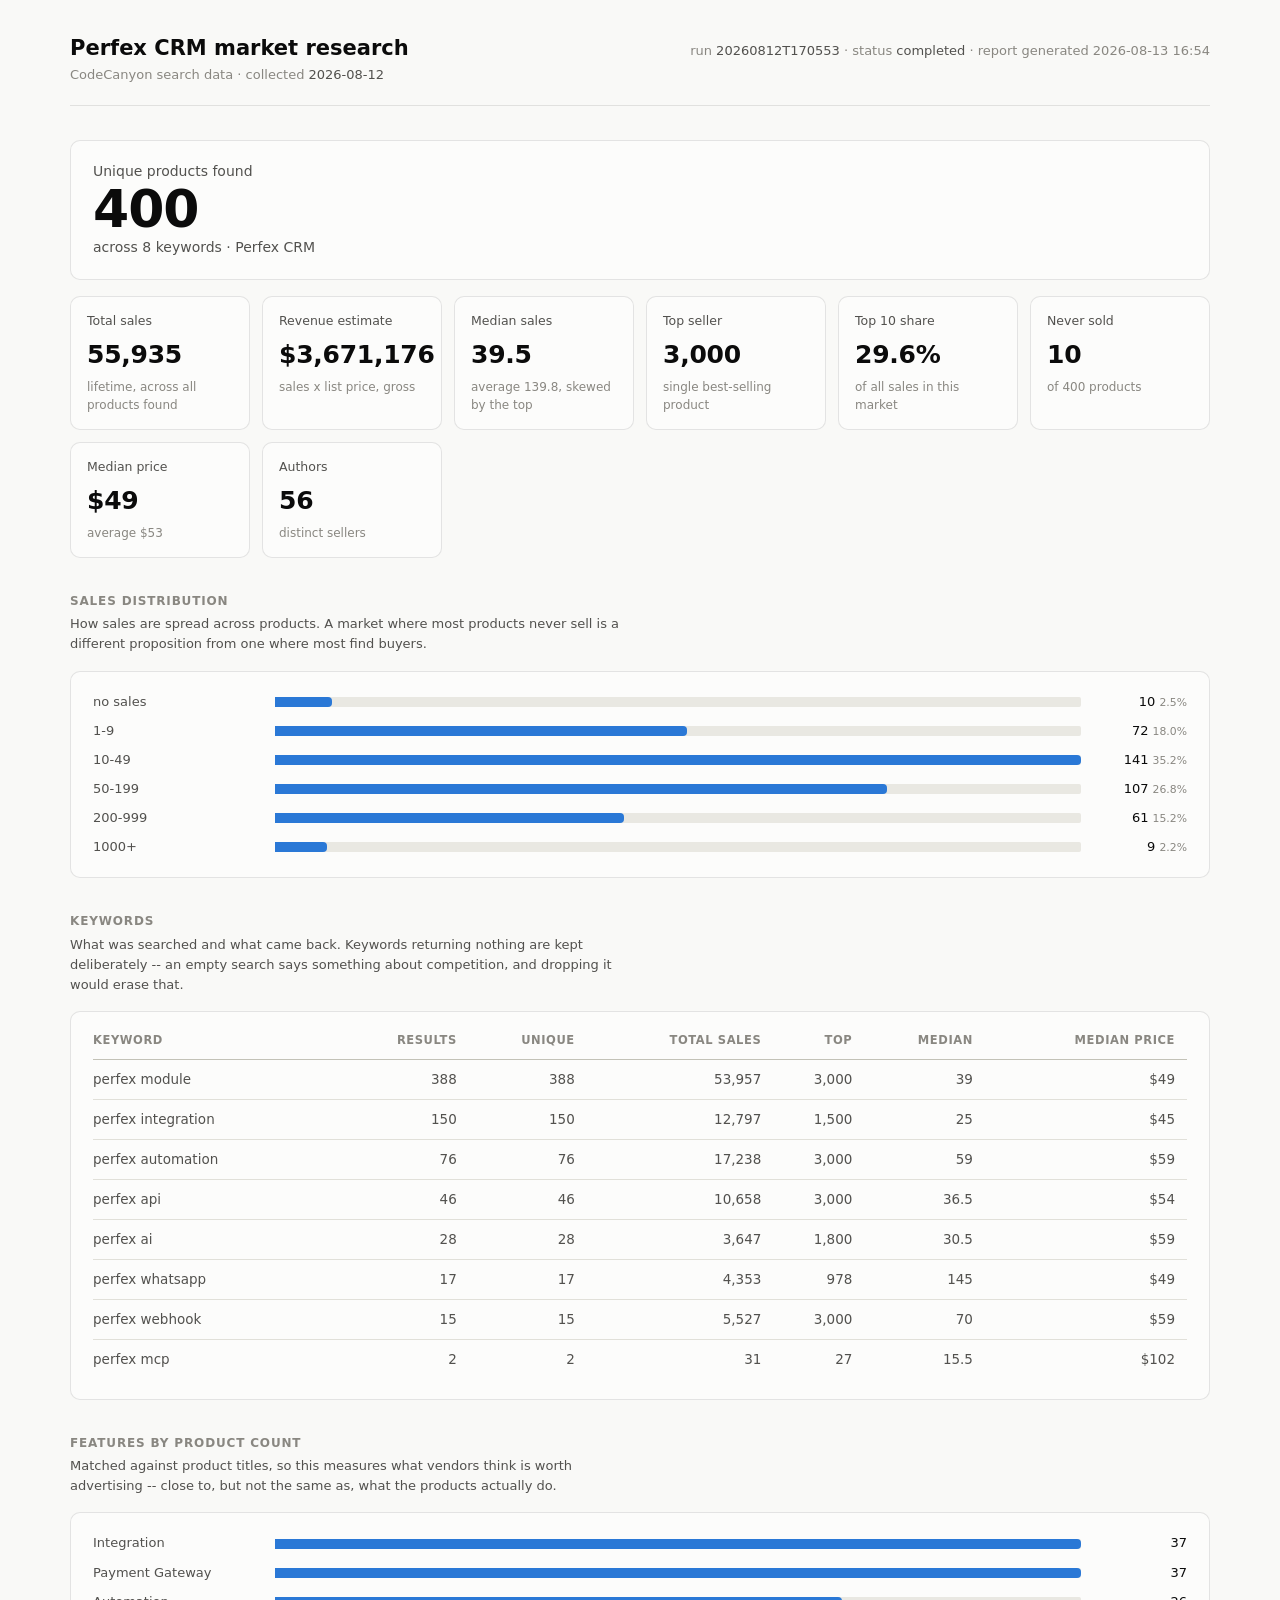
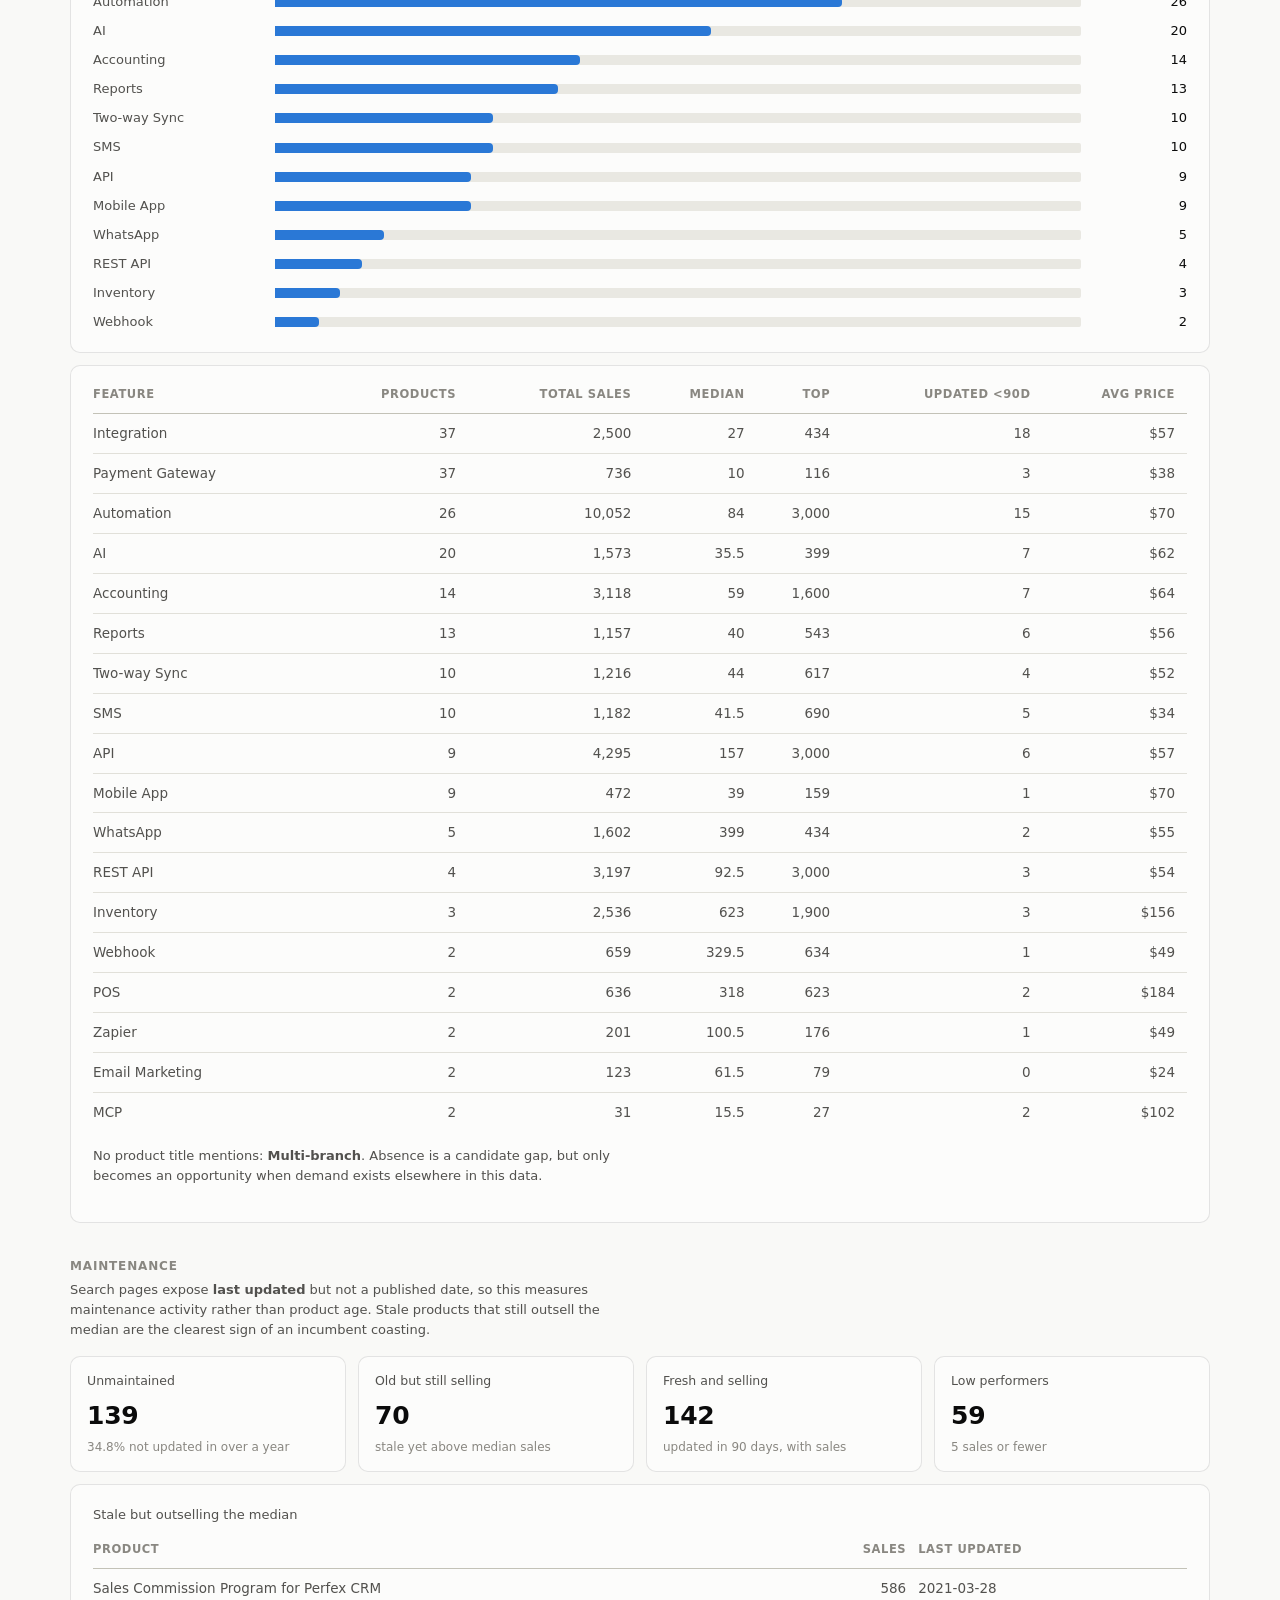
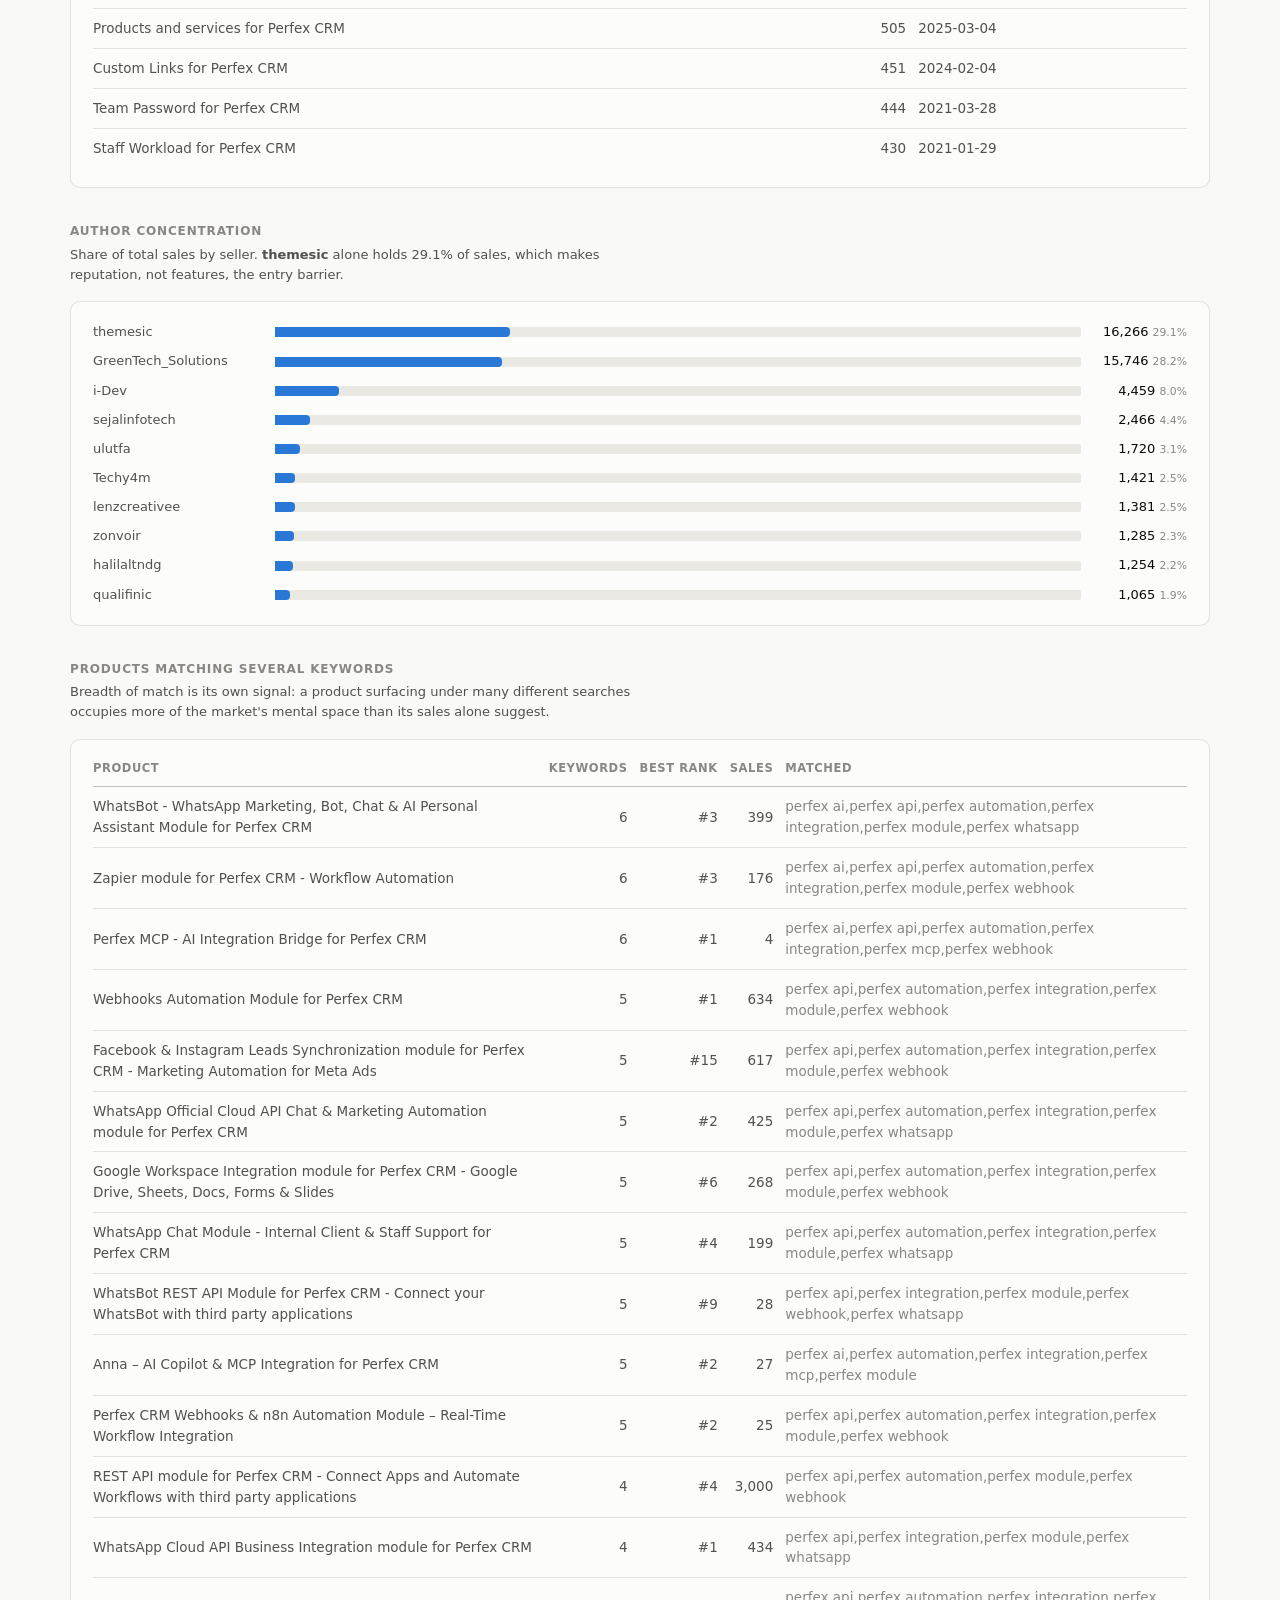
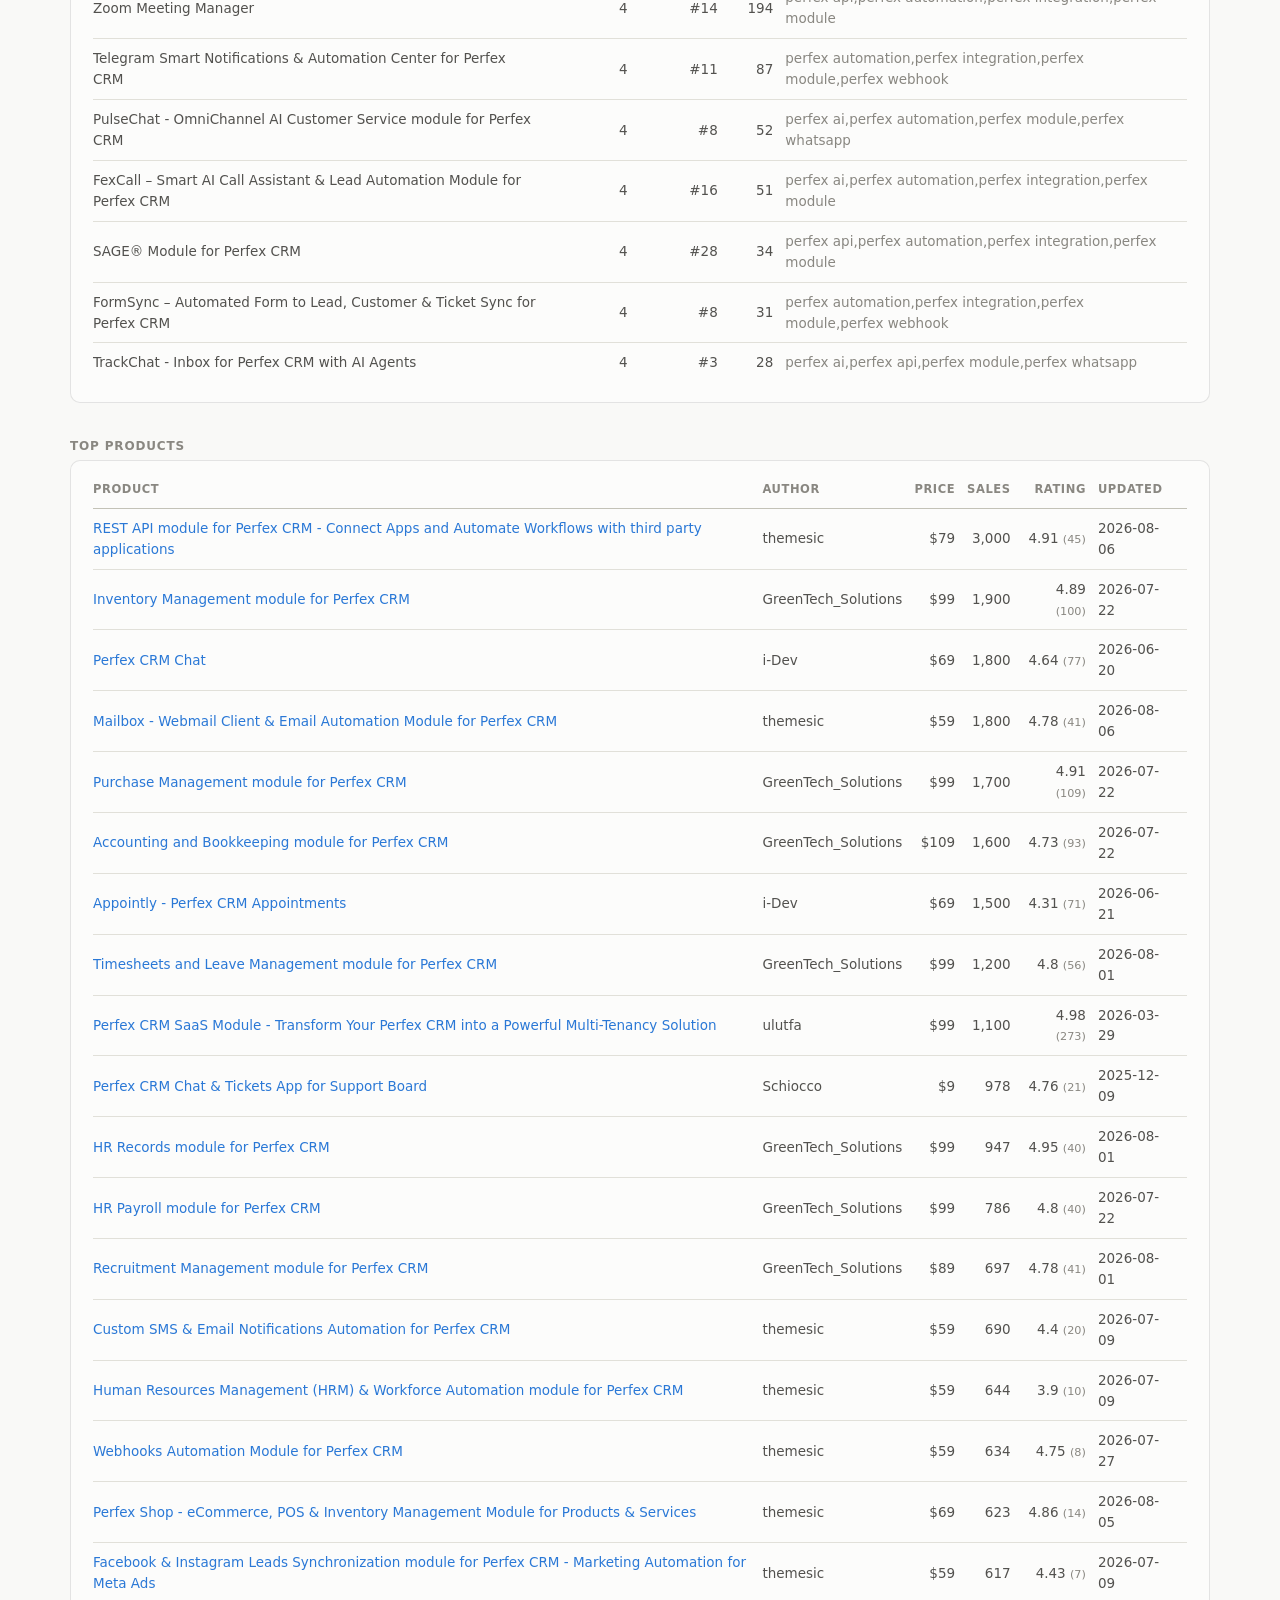
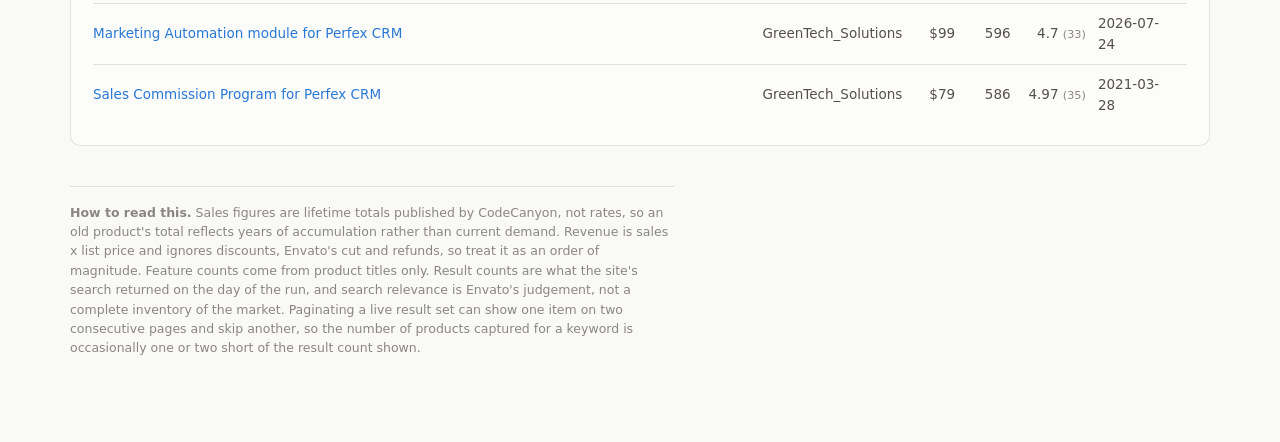
==== commit b6cb573f: "v1 not tested yet" ====
--- a/research/reports/20260812T170553.html
+++ b/research/reports/20260812T170553.html
@@ -220,6 +220,7 @@
 }
 
 td.strong { color: var(--text-primary); }
+td.nowrap { white-space: nowrap; }
 tr:last-child td { border-bottom: none; }
 
 a { color: var(--series-1); text-decoration: none; }
@@ -260,6 +261,41 @@
   align-items: center;
   margin-bottom: 26px;
 }
+
+textarea {
+  font: inherit;
+  font-size: 13.5px;
+  width: 100%;
+  color: var(--text-primary);
+  background: var(--plane);
+  border: 1px solid var(--border);
+  border-radius: 7px;
+  padding: 10px 12px;
+  resize: vertical;
+}
+
+.group-head {
+  display: flex;
+  flex-wrap: wrap;
+  align-items: baseline;
+  gap: 10px;
+  margin: 22px 0 8px;
+}
+
+.group-head .name { font-size: 15px; font-weight: 600; }
+.group-head .count { color: var(--text-muted); font-size: 12.5px; }
+
+.empty {
+  background: var(--surface-1);
+  border: 1px solid var(--border);
+  border-radius: 10px;
+  padding: 34px 24px;
+  text-align: center;
+  color: var(--text-secondary);
+}
+
+.empty b { color: var(--text-primary); }
+.empty p { margin: 6px 0 0; font-size: 13.5px; }
 
 select, input[type="search"], button {
   font: inherit;
@@ -324,7 +360,7 @@
     <div class="meta">
       run <b>20260812T170553</b> &middot;
       status <b>completed</b> &middot;
-      report generated 2026-08-12 18:03
+      report generated 2026-08-13 16:54
     </div>
   </header>
 
@@ -336,7 +372,7 @@
     <div class="label">across 8 keywords
       &middot; Perfex CRM</div>
   </div>
-  <div class="tiles"><div class="tile"><div class="label">Total sales</div><div class="value">55,926</div><div class="note">lifetime, across all products found</div></div><div class="tile"><div class="label">Revenue estimate</div><div class="value">$3,670,745</div><div class="note">sales x list price, gross</div></div><div class="tile"><div class="label">Median sales</div><div class="value">39</div><div class="note">average 139.8, skewed by the top</div></div><div class="tile"><div class="label">Top seller</div><div class="value">3,000</div><div class="note">single best-selling product</div></div><div class="tile"><div class="label">Top 10 share</div><div class="value">29.6%</div><div class="note">of all sales in this market</div></div><div class="tile"><div class="label">Never sold</div><div class="value">10</div><div class="note">of 400 products</div></div><div class="tile"><div class="label">Median price</div><div class="value">$49</div><div class="note">average $53</div></div><div class="tile"><div class="label">Authors</div><div class="value">56</div><div class="note">distinct sellers</div></div></div>
+  <div class="tiles"><div class="tile"><div class="label">Total sales</div><div class="value">55,935</div><div class="note">lifetime, across all products found</div></div><div class="tile"><div class="label">Revenue estimate</div><div class="value">$3,671,176</div><div class="note">sales x list price, gross</div></div><div class="tile"><div class="label">Median sales</div><div class="value">39.5</div><div class="note">average 139.8, skewed by the top</div></div><div class="tile"><div class="label">Top seller</div><div class="value">3,000</div><div class="note">single best-selling product</div></div><div class="tile"><div class="label">Top 10 share</div><div class="value">29.6%</div><div class="note">of all sales in this market</div></div><div class="tile"><div class="label">Never sold</div><div class="value">10</div><div class="note">of 400 products</div></div><div class="tile"><div class="label">Median price</div><div class="value">$49</div><div class="note">average $53</div></div><div class="tile"><div class="label">Authors</div><div class="value">56</div><div class="note">distinct sellers</div></div></div>
 </section>
   
 <section>
@@ -352,7 +388,7 @@
   <p class="sub">What was searched and what came back. Keywords returning
     nothing are kept deliberately -- an empty search says something about
     competition, and dropping it would erase that.</p>
-  <div class="card"><div class="scroll"><table><thead><tr><th class="">Keyword</th><th class="num">Results</th><th class="num">Unique</th><th class="num">Total sales</th><th class="num">Top</th><th class="num">Median</th><th class="num">Median price</th></tr></thead><tbody><tr><td class=""><span class="strong">perfex module</span> </td><td class="num">388</td><td class="num">388</td><td class="num">53,948</td><td class="num">3,000</td><td class="num">39</td><td class="num">$49</td></tr><tr><td class=""><span class="strong">perfex integration</span> </td><td class="num">150</td><td class="num">150</td><td class="num">12,794</td><td class="num">1,500</td><td class="num">25</td><td class="num">$45</td></tr><tr><td class=""><span class="strong">perfex automation</span> </td><td class="num">76</td><td class="num">76</td><td class="num">17,237</td><td class="num">3,000</td><td class="num">59</td><td class="num">$59</td></tr><tr><td class=""><span class="strong">perfex api</span> </td><td class="num">46</td><td class="num">46</td><td class="num">10,656</td><td class="num">3,000</td><td class="num">36.5</td><td class="num">$54</td></tr><tr><td class=""><span class="strong">perfex ai</span> </td><td class="num">28</td><td class="num">28</td><td class="num">3,645</td><td class="num">1,800</td><td class="num">30.5</td><td class="num">$59</td></tr><tr><td class=""><span class="strong">perfex whatsapp</span> </td><td class="num">17</td><td class="num">17</td><td class="num">4,352</td><td class="num">978</td><td class="num">145</td><td class="num">$49</td></tr><tr><td class=""><span class="strong">perfex webhook</span> </td><td class="num">15</td><td class="num">15</td><td class="num">5,527</td><td class="num">3,000</td><td class="num">70</td><td class="num">$59</td></tr><tr><td class=""><span class="strong">perfex mcp</span> </td><td class="num">2</td><td class="num">2</td><td class="num">31</td><td class="num">27</td><td class="num">15.5</td><td class="num">$102</td></tr></tbody></table></div></div>
+  <div class="card"><div class="scroll"><table><thead><tr><th class="">Keyword</th><th class="num">Results</th><th class="num">Unique</th><th class="num">Total sales</th><th class="num">Top</th><th class="num">Median</th><th class="num">Median price</th></tr></thead><tbody><tr><td class=""><span class="strong">perfex module</span> </td><td class="num">388</td><td class="num">388</td><td class="num">53,957</td><td class="num">3,000</td><td class="num">39</td><td class="num">$49</td></tr><tr><td class=""><span class="strong">perfex integration</span> </td><td class="num">150</td><td class="num">150</td><td class="num">12,797</td><td class="num">1,500</td><td class="num">25</td><td class="num">$45</td></tr><tr><td class=""><span class="strong">perfex automation</span> </td><td class="num">76</td><td class="num">76</td><td class="num">17,238</td><td class="num">3,000</td><td class="num">59</td><td class="num">$59</td></tr><tr><td class=""><span class="strong">perfex api</span> </td><td class="num">46</td><td class="num">46</td><td class="num">10,658</td><td class="num">3,000</td><td class="num">36.5</td><td class="num">$54</td></tr><tr><td class=""><span class="strong">perfex ai</span> </td><td class="num">28</td><td class="num">28</td><td class="num">3,647</td><td class="num">1,800</td><td class="num">30.5</td><td class="num">$59</td></tr><tr><td class=""><span class="strong">perfex whatsapp</span> </td><td class="num">17</td><td class="num">17</td><td class="num">4,353</td><td class="num">978</td><td class="num">145</td><td class="num">$49</td></tr><tr><td class=""><span class="strong">perfex webhook</span> </td><td class="num">15</td><td class="num">15</td><td class="num">5,527</td><td class="num">3,000</td><td class="num">70</td><td class="num">$59</td></tr><tr><td class=""><span class="strong">perfex mcp</span> </td><td class="num">2</td><td class="num">2</td><td class="num">31</td><td class="num">27</td><td class="num">15.5</td><td class="num">$102</td></tr></tbody></table></div></div>
 </section>
   
 <section>
@@ -360,8 +396,8 @@
   <p class="sub">Matched against product titles, so this measures what
     vendors think is worth advertising -- close to, but not the same as,
     what the products actually do.</p>
-  <div class="card"><div class="bars"><div class="bar-row"><div class="name" title="Integration">Integration</div><div class="bar-track"><div class="bar-fill" style="width:100.0%"></div></div><div class="val">37</div></div><div class="bar-row"><div class="name" title="Payment Gateway">Payment Gateway</div><div class="bar-track"><div class="bar-fill" style="width:100.0%"></div></div><div class="val">37</div></div><div class="bar-row"><div class="name" title="Automation">Automation</div><div class="bar-track"><div class="bar-fill" style="width:70.3%"></div></div><div class="val">26</div></div><div class="bar-row"><div class="name" title="AI">AI</div><div class="bar-track"><div class="bar-fill" style="width:56.8%"></div></div><div class="val">21</div></div><div class="bar-row"><div class="name" title="Accounting">Accounting</div><div class="bar-track"><div class="bar-fill" style="width:37.8%"></div></div><div class="val">14</div></div><div class="bar-row"><div class="name" title="Reports">Reports</div><div class="bar-track"><div class="bar-fill" style="width:35.1%"></div></div><div class="val">13</div></div><div class="bar-row"><div class="name" title="Two-way Sync">Two-way Sync</div><div class="bar-track"><div class="bar-fill" style="width:27.0%"></div></div><div class="val">10</div></div><div class="bar-row"><div class="name" title="SMS">SMS</div><div class="bar-track"><div class="bar-fill" style="width:27.0%"></div></div><div class="val">10</div></div><div class="bar-row"><div class="name" title="API">API</div><div class="bar-track"><div class="bar-fill" style="width:24.3%"></div></div><div class="val">9</div></div><div class="bar-row"><div class="name" title="Mobile App">Mobile App</div><div class="bar-track"><div class="bar-fill" style="width:24.3%"></div></div><div class="val">9</div></div><div class="bar-row"><div class="name" title="WhatsApp">WhatsApp</div><div class="bar-track"><div class="bar-fill" style="width:13.5%"></div></div><div class="val">5</div></div><div class="bar-row"><div class="name" title="REST API">REST API</div><div class="bar-track"><div class="bar-fill" style="width:10.8%"></div></div><div class="val">4</div></div><div class="bar-row"><div class="name" title="Inventory">Inventory</div><div class="bar-track"><div class="bar-fill" style="width:8.1%"></div></div><div class="val">3</div></div><div class="bar-row"><div class="name" title="Webhook">Webhook</div><div class="bar-track"><div class="bar-fill" style="width:5.4%"></div></div><div class="val">2</div></div></div></div>
-  <div class="card" style="margin-top:12px"><div class="scroll"><table><thead><tr><th class="">Feature</th><th class="num">Products</th><th class="num">Total sales</th><th class="num">Median</th><th class="num">Top</th><th class="num">Updated &lt;90d</th><th class="num">Avg price</th></tr></thead><tbody><tr><td class=""><span class="strong">Integration</span></td><td class="num">37</td><td class="num">2,500</td><td class="num">27</td><td class="num">434</td><td class="num">18</td><td class="num">$57</td></tr><tr><td class=""><span class="strong">Payment Gateway</span></td><td class="num">37</td><td class="num">736</td><td class="num">10</td><td class="num">116</td><td class="num">3</td><td class="num">$38</td></tr><tr><td class=""><span class="strong">Automation</span></td><td class="num">26</td><td class="num">10,052</td><td class="num">84</td><td class="num">3,000</td><td class="num">15</td><td class="num">$70</td></tr><tr><td class=""><span class="strong">AI</span></td><td class="num">21</td><td class="num">1,576</td><td class="num">35</td><td class="num">399</td><td class="num">8</td><td class="num">$60</td></tr><tr><td class=""><span class="strong">Accounting</span></td><td class="num">14</td><td class="num">3,118</td><td class="num">59</td><td class="num">1,600</td><td class="num">7</td><td class="num">$64</td></tr><tr><td class=""><span class="strong">Reports</span></td><td class="num">13</td><td class="num">1,157</td><td class="num">40</td><td class="num">543</td><td class="num">6</td><td class="num">$56</td></tr><tr><td class=""><span class="strong">Two-way Sync</span></td><td class="num">10</td><td class="num">1,216</td><td class="num">44</td><td class="num">617</td><td class="num">4</td><td class="num">$52</td></tr><tr><td class=""><span class="strong">SMS</span></td><td class="num">10</td><td class="num">1,182</td><td class="num">41.5</td><td class="num">690</td><td class="num">5</td><td class="num">$34</td></tr><tr><td class=""><span class="strong">API</span></td><td class="num">9</td><td class="num">4,295</td><td class="num">157</td><td class="num">3,000</td><td class="num">6</td><td class="num">$57</td></tr><tr><td class=""><span class="strong">Mobile App</span></td><td class="num">9</td><td class="num">472</td><td class="num">39</td><td class="num">159</td><td class="num">1</td><td class="num">$70</td></tr><tr><td class=""><span class="strong">WhatsApp</span></td><td class="num">5</td><td class="num">1,602</td><td class="num">399</td><td class="num">434</td><td class="num">2</td><td class="num">$55</td></tr><tr><td class=""><span class="strong">REST API</span></td><td class="num">4</td><td class="num">3,197</td><td class="num">92.5</td><td class="num">3,000</td><td class="num">3</td><td class="num">$54</td></tr><tr><td class=""><span class="strong">Inventory</span></td><td class="num">3</td><td class="num">2,536</td><td class="num">623</td><td class="num">1,900</td><td class="num">3</td><td class="num">$156</td></tr><tr><td class=""><span class="strong">Webhook</span></td><td class="num">2</td><td class="num">659</td><td class="num">329.5</td><td class="num">634</td><td class="num">1</td><td class="num">$49</td></tr><tr><td class=""><span class="strong">POS</span></td><td class="num">2</td><td class="num">636</td><td class="num">318</td><td class="num">623</td><td class="num">2</td><td class="num">$184</td></tr><tr><td class=""><span class="strong">Zapier</span></td><td class="num">2</td><td class="num">201</td><td class="num">100.5</td><td class="num">176</td><td class="num">1</td><td class="num">$49</td></tr><tr><td class=""><span class="strong">Email Marketing</span></td><td class="num">2</td><td class="num">123</td><td class="num">61.5</td><td class="num">79</td><td class="num">0</td><td class="num">$24</td></tr><tr><td class=""><span class="strong">MCP</span></td><td class="num">2</td><td class="num">31</td><td class="num">15.5</td><td class="num">27</td><td class="num">2</td><td class="num">$102</td></tr></tbody></table></div><p class="sub" style="margin-top:14px">No product title mentions: <b>Multi-branch</b>. Absence is a candidate gap, but only becomes an opportunity when demand exists elsewhere in this data.</p></div>
+  <div class="card"><div class="bars"><div class="bar-row"><div class="name" title="Integration">Integration</div><div class="bar-track"><div class="bar-fill" style="width:100.0%"></div></div><div class="val">37</div></div><div class="bar-row"><div class="name" title="Payment Gateway">Payment Gateway</div><div class="bar-track"><div class="bar-fill" style="width:100.0%"></div></div><div class="val">37</div></div><div class="bar-row"><div class="name" title="Automation">Automation</div><div class="bar-track"><div class="bar-fill" style="width:70.3%"></div></div><div class="val">26</div></div><div class="bar-row"><div class="name" title="AI">AI</div><div class="bar-track"><div class="bar-fill" style="width:54.1%"></div></div><div class="val">20</div></div><div class="bar-row"><div class="name" title="Accounting">Accounting</div><div class="bar-track"><div class="bar-fill" style="width:37.8%"></div></div><div class="val">14</div></div><div class="bar-row"><div class="name" title="Reports">Reports</div><div class="bar-track"><div class="bar-fill" style="width:35.1%"></div></div><div class="val">13</div></div><div class="bar-row"><div class="name" title="Two-way Sync">Two-way Sync</div><div class="bar-track"><div class="bar-fill" style="width:27.0%"></div></div><div class="val">10</div></div><div class="bar-row"><div class="name" title="SMS">SMS</div><div class="bar-track"><div class="bar-fill" style="width:27.0%"></div></div><div class="val">10</div></div><div class="bar-row"><div class="name" title="API">API</div><div class="bar-track"><div class="bar-fill" style="width:24.3%"></div></div><div class="val">9</div></div><div class="bar-row"><div class="name" title="Mobile App">Mobile App</div><div class="bar-track"><div class="bar-fill" style="width:24.3%"></div></div><div class="val">9</div></div><div class="bar-row"><div class="name" title="WhatsApp">WhatsApp</div><div class="bar-track"><div class="bar-fill" style="width:13.5%"></div></div><div class="val">5</div></div><div class="bar-row"><div class="name" title="REST API">REST API</div><div class="bar-track"><div class="bar-fill" style="width:10.8%"></div></div><div class="val">4</div></div><div class="bar-row"><div class="name" title="Inventory">Inventory</div><div class="bar-track"><div class="bar-fill" style="width:8.1%"></div></div><div class="val">3</div></div><div class="bar-row"><div class="name" title="Webhook">Webhook</div><div class="bar-track"><div class="bar-fill" style="width:5.4%"></div></div><div class="val">2</div></div></div></div>
+  <div class="card" style="margin-top:12px"><div class="scroll"><table><thead><tr><th class="">Feature</th><th class="num">Products</th><th class="num">Total sales</th><th class="num">Median</th><th class="num">Top</th><th class="num">Updated &lt;90d</th><th class="num">Avg price</th></tr></thead><tbody><tr><td class=""><span class="strong">Integration</span></td><td class="num">37</td><td class="num">2,500</td><td class="num">27</td><td class="num">434</td><td class="num">18</td><td class="num">$57</td></tr><tr><td class=""><span class="strong">Payment Gateway</span></td><td class="num">37</td><td class="num">736</td><td class="num">10</td><td class="num">116</td><td class="num">3</td><td class="num">$38</td></tr><tr><td class=""><span class="strong">Automation</span></td><td class="num">26</td><td class="num">10,052</td><td class="num">84</td><td class="num">3,000</td><td class="num">15</td><td class="num">$70</td></tr><tr><td class=""><span class="strong">AI</span></td><td class="num">20</td><td class="num">1,573</td><td class="num">35.5</td><td class="num">399</td><td class="num">7</td><td class="num">$62</td></tr><tr><td class=""><span class="strong">Accounting</span></td><td class="num">14</td><td class="num">3,118</td><td class="num">59</td><td class="num">1,600</td><td class="num">7</td><td class="num">$64</td></tr><tr><td class=""><span class="strong">Reports</span></td><td class="num">13</td><td class="num">1,157</td><td class="num">40</td><td class="num">543</td><td class="num">6</td><td class="num">$56</td></tr><tr><td class=""><span class="strong">Two-way Sync</span></td><td class="num">10</td><td class="num">1,216</td><td class="num">44</td><td class="num">617</td><td class="num">4</td><td class="num">$52</td></tr><tr><td class=""><span class="strong">SMS</span></td><td class="num">10</td><td class="num">1,182</td><td class="num">41.5</td><td class="num">690</td><td class="num">5</td><td class="num">$34</td></tr><tr><td class=""><span class="strong">API</span></td><td class="num">9</td><td class="num">4,295</td><td class="num">157</td><td class="num">3,000</td><td class="num">6</td><td class="num">$57</td></tr><tr><td class=""><span class="strong">Mobile App</span></td><td class="num">9</td><td class="num">472</td><td class="num">39</td><td class="num">159</td><td class="num">1</td><td class="num">$70</td></tr><tr><td class=""><span class="strong">WhatsApp</span></td><td class="num">5</td><td class="num">1,602</td><td class="num">399</td><td class="num">434</td><td class="num">2</td><td class="num">$55</td></tr><tr><td class=""><span class="strong">REST API</span></td><td class="num">4</td><td class="num">3,197</td><td class="num">92.5</td><td class="num">3,000</td><td class="num">3</td><td class="num">$54</td></tr><tr><td class=""><span class="strong">Inventory</span></td><td class="num">3</td><td class="num">2,536</td><td class="num">623</td><td class="num">1,900</td><td class="num">3</td><td class="num">$156</td></tr><tr><td class=""><span class="strong">Webhook</span></td><td class="num">2</td><td class="num">659</td><td class="num">329.5</td><td class="num">634</td><td class="num">1</td><td class="num">$49</td></tr><tr><td class=""><span class="strong">POS</span></td><td class="num">2</td><td class="num">636</td><td class="num">318</td><td class="num">623</td><td class="num">2</td><td class="num">$184</td></tr><tr><td class=""><span class="strong">Zapier</span></td><td class="num">2</td><td class="num">201</td><td class="num">100.5</td><td class="num">176</td><td class="num">1</td><td class="num">$49</td></tr><tr><td class=""><span class="strong">Email Marketing</span></td><td class="num">2</td><td class="num">123</td><td class="num">61.5</td><td class="num">79</td><td class="num">0</td><td class="num">$24</td></tr><tr><td class=""><span class="strong">MCP</span></td><td class="num">2</td><td class="num">31</td><td class="num">15.5</td><td class="num">27</td><td class="num">2</td><td class="num">$102</td></tr></tbody></table></div><p class="sub" style="margin-top:14px">No product title mentions: <b>Multi-branch</b>. Absence is a candidate gap, but only becomes an opportunity when demand exists elsewhere in this data.</p></div>
 </section>
   
 <section>
@@ -370,17 +406,17 @@
     date, so this measures maintenance activity rather than product age.
     Stale products that still outsell the median are the clearest sign of an
     incumbent coasting.</p>
-  <div class="tiles"><div class="tile"><div class="label">Unmaintained</div><div class="value">139</div><div class="note">34.8% not updated in over a year</div></div><div class="tile"><div class="label">Old but still selling</div><div class="value">70</div><div class="note">stale yet above median sales</div></div><div class="tile"><div class="label">Fresh and selling</div><div class="value">143</div><div class="note">updated in 90 days, with sales</div></div><div class="tile"><div class="label">Low performers</div><div class="value">59</div><div class="note">5 sales or fewer</div></div></div>
+  <div class="tiles"><div class="tile"><div class="label">Unmaintained</div><div class="value">139</div><div class="note">34.8% not updated in over a year</div></div><div class="tile"><div class="label">Old but still selling</div><div class="value">70</div><div class="note">stale yet above median sales</div></div><div class="tile"><div class="label">Fresh and selling</div><div class="value">142</div><div class="note">updated in 90 days, with sales</div></div><div class="tile"><div class="label">Low performers</div><div class="value">59</div><div class="note">5 sales or fewer</div></div></div>
   <div class="card" style="margin-top:12px">
     <p class="sub">Stale but outselling the median</p>
-    <div class="scroll"><table><thead><tr><th class="">Product</th><th class="num">Sales</th><th class="">Last updated</th></tr></thead><tbody><tr><td class="">Sales Commission Program for Perfex CRM</td><td class="num">585</td><td class="">2021-03-28</td></tr><tr><td class="">Products and services for Perfex CRM</td><td class="num">505</td><td class="">2025-03-04</td></tr><tr><td class="">Custom Links for Perfex CRM</td><td class="num">451</td><td class="">2024-02-04</td></tr><tr><td class="">Team Password for Perfex CRM</td><td class="num">444</td><td class="">2021-03-28</td></tr><tr><td class="">Staff Workload for Perfex CRM</td><td class="num">430</td><td class="">2021-01-29</td></tr></tbody></table></div>
+    <div class="scroll"><table><thead><tr><th class="">Product</th><th class="num">Sales</th><th class="">Last updated</th></tr></thead><tbody><tr><td class="">Sales Commission Program for Perfex CRM</td><td class="num">586</td><td class="">2021-03-28</td></tr><tr><td class="">Products and services for Perfex CRM</td><td class="num">505</td><td class="">2025-03-04</td></tr><tr><td class="">Custom Links for Perfex CRM</td><td class="num">451</td><td class="">2024-02-04</td></tr><tr><td class="">Team Password for Perfex CRM</td><td class="num">444</td><td class="">2021-03-28</td></tr><tr><td class="">Staff Workload for Perfex CRM</td><td class="num">430</td><td class="">2021-01-29</td></tr></tbody></table></div>
   </div>
 </section>
   
 <section>
   <h2>Author concentration</h2>
   <p class="sub">Share of total sales by seller. <b>themesic</b> alone holds 29.1% of sales, which makes reputation, not features, the entry barrier.</p>
-  <div class="card"><div class="bars"><div class="bar-row"><div class="name" title="themesic">themesic</div><div class="bar-track"><div class="bar-fill" style="width:29.1%"></div></div><div class="val">16,266 <small>29.1%</small></div></div><div class="bar-row"><div class="name" title="GreenTech_Solutions">GreenTech_Solutions</div><div class="bar-track"><div class="bar-fill" style="width:28.2%"></div></div><div class="val">15,744 <small>28.2%</small></div></div><div class="bar-row"><div class="name" title="i-Dev">i-Dev</div><div class="bar-track"><div class="bar-fill" style="width:8.0%"></div></div><div class="val">4,459 <small>8.0%</small></div></div><div class="bar-row"><div class="name" title="sejalinfotech">sejalinfotech</div><div class="bar-track"><div class="bar-fill" style="width:4.4%"></div></div><div class="val">2,466 <small>4.4%</small></div></div><div class="bar-row"><div class="name" title="ulutfa">ulutfa</div><div class="bar-track"><div class="bar-fill" style="width:3.1%"></div></div><div class="val">1,720 <small>3.1%</small></div></div><div class="bar-row"><div class="name" title="Techy4m">Techy4m</div><div class="bar-track"><div class="bar-fill" style="width:2.5%"></div></div><div class="val">1,421 <small>2.5%</small></div></div><div class="bar-row"><div class="name" title="lenzcreativee">lenzcreativee</div><div class="bar-track"><div class="bar-fill" style="width:2.5%"></div></div><div class="val">1,381 <small>2.5%</small></div></div><div class="bar-row"><div class="name" title="zonvoir">zonvoir</div><div class="bar-track"><div class="bar-fill" style="width:2.3%"></div></div><div class="val">1,285 <small>2.3%</small></div></div><div class="bar-row"><div class="name" title="halilaltndg">halilaltndg</div><div class="bar-track"><div class="bar-fill" style="width:2.2%"></div></div><div class="val">1,254 <small>2.2%</small></div></div><div class="bar-row"><div class="name" title="qualifinic">qualifinic</div><div class="bar-track"><div class="bar-fill" style="width:1.9%"></div></div><div class="val">1,065 <small>1.9%</small></div></div></div></div>
+  <div class="card"><div class="bars"><div class="bar-row"><div class="name" title="themesic">themesic</div><div class="bar-track"><div class="bar-fill" style="width:29.1%"></div></div><div class="val">16,266 <small>29.1%</small></div></div><div class="bar-row"><div class="name" title="GreenTech_Solutions">GreenTech_Solutions</div><div class="bar-track"><div class="bar-fill" style="width:28.2%"></div></div><div class="val">15,746 <small>28.2%</small></div></div><div class="bar-row"><div class="name" title="i-Dev">i-Dev</div><div class="bar-track"><div class="bar-fill" style="width:8.0%"></div></div><div class="val">4,459 <small>8.0%</small></div></div><div class="bar-row"><div class="name" title="sejalinfotech">sejalinfotech</div><div class="bar-track"><div class="bar-fill" style="width:4.4%"></div></div><div class="val">2,466 <small>4.4%</small></div></div><div class="bar-row"><div class="name" title="ulutfa">ulutfa</div><div class="bar-track"><div class="bar-fill" style="width:3.1%"></div></div><div class="val">1,720 <small>3.1%</small></div></div><div class="bar-row"><div class="name" title="Techy4m">Techy4m</div><div class="bar-track"><div class="bar-fill" style="width:2.5%"></div></div><div class="val">1,421 <small>2.5%</small></div></div><div class="bar-row"><div class="name" title="lenzcreativee">lenzcreativee</div><div class="bar-track"><div class="bar-fill" style="width:2.5%"></div></div><div class="val">1,381 <small>2.5%</small></div></div><div class="bar-row"><div class="name" title="zonvoir">zonvoir</div><div class="bar-track"><div class="bar-fill" style="width:2.3%"></div></div><div class="val">1,285 <small>2.3%</small></div></div><div class="bar-row"><div class="name" title="halilaltndg">halilaltndg</div><div class="bar-track"><div class="bar-fill" style="width:2.2%"></div></div><div class="val">1,254 <small>2.2%</small></div></div><div class="bar-row"><div class="name" title="qualifinic">qualifinic</div><div class="bar-track"><div class="bar-fill" style="width:1.9%"></div></div><div class="val">1,065 <small>1.9%</small></div></div></div></div>
 </section>
   
 <section>
@@ -388,12 +424,12 @@
   <p class="sub">Breadth of match is its own signal: a product surfacing
     under many different searches occupies more of the market's mental
     space than its sales alone suggest.</p>
-  <div class="card"><div class="scroll"><table><thead><tr><th class="">Product</th><th class="num">Keywords</th><th class="num">Best rank</th><th class="num">Sales</th><th class="">Matched</th></tr></thead><tbody><tr><td class="">WhatsBot - WhatsApp Marketing, Bot, Chat &amp; AI Personal Assistant Module for Perfex CRM</td><td class="num">6</td><td class="num">#3</td><td class="num">399</td><td class=""><span class="muted">perfex ai,perfex api,perfex automation,perfex integration,perfex module,perfex whatsapp</span></td></tr><tr><td class="">Zapier module for Perfex CRM - Workflow Automation</td><td class="num">6</td><td class="num">#3</td><td class="num">176</td><td class=""><span class="muted">perfex ai,perfex api,perfex automation,perfex integration,perfex module,perfex webhook</span></td></tr><tr><td class="">Perfex MCP - AI Integration Bridge for Perfex CRM</td><td class="num">6</td><td class="num">#1</td><td class="num">4</td><td class=""><span class="muted">perfex ai,perfex api,perfex automation,perfex integration,perfex mcp,perfex webhook</span></td></tr><tr><td class="">Webhook s Automation Module for Perfex CRM</td><td class="num">5</td><td class="num">#1</td><td class="num">634</td><td class=""><span class="muted">perfex api,perfex automation,perfex integration,perfex module,perfex webhook</span></td></tr><tr><td class="">Facebook &amp; Instagram Leads Synchronization module for Perfex CRM - Marketing Automation for Meta Ads</td><td class="num">5</td><td class="num">#15</td><td class="num">617</td><td class=""><span class="muted">perfex api,perfex automation,perfex integration,perfex module,perfex webhook</span></td></tr><tr><td class="">WhatsApp Official Cloud API Chat &amp; Marketing Automation module for Perfex CRM</td><td class="num">5</td><td class="num">#2</td><td class="num">425</td><td class=""><span class="muted">perfex api,perfex automation,perfex integration,perfex module,perfex whatsapp</span></td></tr><tr><td class="">Google Workspace Integration module for Perfex CRM - Google Drive, Sheets, Docs, Forms &amp; Slides</td><td class="num">5</td><td class="num">#6</td><td class="num">268</td><td class=""><span class="muted">perfex api,perfex automation,perfex integration,perfex module,perfex webhook</span></td></tr><tr><td class="">WhatsApp Chat Module - Internal Client &amp; Staff Support for Perfex CRM</td><td class="num">5</td><td class="num">#4</td><td class="num">199</td><td class=""><span class="muted">perfex api,perfex automation,perfex integration,perfex module,perfex whatsapp</span></td></tr><tr><td class="">WhatsBot REST API Module for Perfex CRM - Connect your WhatsBot with third party applications</td><td class="num">5</td><td class="num">#9</td><td class="num">28</td><td class=""><span class="muted">perfex api,perfex integration,perfex module,perfex webhook,perfex whatsapp</span></td></tr><tr><td class="">Anna – AI Copilot &amp; MCP Integration for Perfex CRM</td><td class="num">5</td><td class="num">#2</td><td class="num">27</td><td class=""><span class="muted">perfex ai,perfex automation,perfex integration,perfex mcp,perfex module</span></td></tr><tr><td class="">Perfex CRM Webhook s &amp; n8n Automation Module – Real-Time Workflow Integration</td><td class="num">5</td><td class="num">#2</td><td class="num">25</td><td class=""><span class="muted">perfex api,perfex automation,perfex integration,perfex module,perfex webhook</span></td></tr><tr><td class="">REST API module for Perfex CRM - Connect Apps and Automate Workflows with third party applications</td><td class="num">4</td><td class="num">#4</td><td class="num">3,000</td><td class=""><span class="muted">perfex api,perfex automation,perfex module,perfex webhook</span></td></tr><tr><td class="">WhatsApp Cloud API Business Integration module for Perfex CRM</td><td class="num">4</td><td class="num">#1</td><td class="num">434</td><td class=""><span class="muted">perfex api,perfex integration,perfex module,perfex whatsapp</span></td></tr><tr><td class="">Zoom Meeting Manager</td><td class="num">4</td><td class="num">#14</td><td class="num">194</td><td class=""><span class="muted">perfex api,perfex automation,perfex integration,perfex module</span></td></tr><tr><td class="">Telegram Smart Notifications &amp; Automation Center for Perfex CRM</td><td class="num">4</td><td class="num">#11</td><td class="num">87</td><td class=""><span class="muted">perfex automation,perfex integration,perfex module,perfex webhook</span></td></tr><tr><td class="">PulseChat - OmniChannel AI Customer Service module for Perfex CRM</td><td class="num">4</td><td class="num">#8</td><td class="num">52</td><td class=""><span class="muted">perfex ai,perfex automation,perfex module,perfex whatsapp</span></td></tr><tr><td class="">FexCall – Smart AI Call Assistant &amp; Lead Automation Module for Perfex CRM</td><td class="num">4</td><td class="num">#16</td><td class="num">51</td><td class=""><span class="muted">perfex ai,perfex automation,perfex integration,perfex module</span></td></tr><tr><td class="">SAGE® Module for Perfex CRM</td><td class="num">4</td><td class="num">#28</td><td class="num">34</td><td class=""><span class="muted">perfex api,perfex automation,perfex integration,perfex module</span></td></tr><tr><td class="">FormSync – Automated Form to Lead, Customer &amp; Ticket Sync for Perfex CRM</td><td class="num">4</td><td class="num">#8</td><td class="num">31</td><td class=""><span class="muted">perfex automation,perfex integration,perfex module,perfex webhook</span></td></tr><tr><td class="">TrackChat - Inbox for Perfex CRM with AI Agents</td><td class="num">4</td><td class="num">#3</td><td class="num">27</td><td class=""><span class="muted">perfex ai,perfex api,perfex module,perfex whatsapp</span></td></tr></tbody></table></div></div>
+  <div class="card"><div class="scroll"><table><thead><tr><th class="">Product</th><th class="num">Keywords</th><th class="num">Best rank</th><th class="num">Sales</th><th class="">Matched</th></tr></thead><tbody><tr><td class="">WhatsBot - WhatsApp Marketing, Bot, Chat &amp; AI Personal Assistant Module for Perfex CRM</td><td class="num">6</td><td class="num">#3</td><td class="num">399</td><td class=""><span class="muted">perfex ai,perfex api,perfex automation,perfex integration,perfex module,perfex whatsapp</span></td></tr><tr><td class="">Zapier module for Perfex CRM - Workflow Automation</td><td class="num">6</td><td class="num">#3</td><td class="num">176</td><td class=""><span class="muted">perfex ai,perfex api,perfex automation,perfex integration,perfex module,perfex webhook</span></td></tr><tr><td class="">Perfex MCP - AI Integration Bridge for Perfex CRM</td><td class="num">6</td><td class="num">#1</td><td class="num">4</td><td class=""><span class="muted">perfex ai,perfex api,perfex automation,perfex integration,perfex mcp,perfex webhook</span></td></tr><tr><td class="">Webhooks Automation Module for Perfex CRM</td><td class="num">5</td><td class="num">#1</td><td class="num">634</td><td class=""><span class="muted">perfex api,perfex automation,perfex integration,perfex module,perfex webhook</span></td></tr><tr><td class="">Facebook &amp; Instagram Leads Synchronization module for Perfex CRM - Marketing Automation for Meta Ads</td><td class="num">5</td><td class="num">#15</td><td class="num">617</td><td class=""><span class="muted">perfex api,perfex automation,perfex integration,perfex module,perfex webhook</span></td></tr><tr><td class="">WhatsApp Official Cloud API Chat &amp; Marketing Automation module for Perfex CRM</td><td class="num">5</td><td class="num">#2</td><td class="num">425</td><td class=""><span class="muted">perfex api,perfex automation,perfex integration,perfex module,perfex whatsapp</span></td></tr><tr><td class="">Google Workspace Integration module for Perfex CRM - Google Drive, Sheets, Docs, Forms &amp; Slides</td><td class="num">5</td><td class="num">#6</td><td class="num">268</td><td class=""><span class="muted">perfex api,perfex automation,perfex integration,perfex module,perfex webhook</span></td></tr><tr><td class="">WhatsApp Chat Module - Internal Client &amp; Staff Support for Perfex CRM</td><td class="num">5</td><td class="num">#4</td><td class="num">199</td><td class=""><span class="muted">perfex api,perfex automation,perfex integration,perfex module,perfex whatsapp</span></td></tr><tr><td class="">WhatsBot REST API Module for Perfex CRM - Connect your WhatsBot with third party applications</td><td class="num">5</td><td class="num">#9</td><td class="num">28</td><td class=""><span class="muted">perfex api,perfex integration,perfex module,perfex webhook,perfex whatsapp</span></td></tr><tr><td class="">Anna – AI Copilot &amp; MCP Integration for Perfex CRM</td><td class="num">5</td><td class="num">#2</td><td class="num">27</td><td class=""><span class="muted">perfex ai,perfex automation,perfex integration,perfex mcp,perfex module</span></td></tr><tr><td class="">Perfex CRM Webhooks &amp; n8n Automation Module – Real-Time Workflow Integration</td><td class="num">5</td><td class="num">#2</td><td class="num">25</td><td class=""><span class="muted">perfex api,perfex automation,perfex integration,perfex module,perfex webhook</span></td></tr><tr><td class="">REST API module for Perfex CRM - Connect Apps and Automate Workflows with third party applications</td><td class="num">4</td><td class="num">#4</td><td class="num">3,000</td><td class=""><span class="muted">perfex api,perfex automation,perfex module,perfex webhook</span></td></tr><tr><td class="">WhatsApp Cloud API Business Integration module for Perfex CRM</td><td class="num">4</td><td class="num">#1</td><td class="num">434</td><td class=""><span class="muted">perfex api,perfex integration,perfex module,perfex whatsapp</span></td></tr><tr><td class="">Zoom Meeting Manager</td><td class="num">4</td><td class="num">#14</td><td class="num">194</td><td class=""><span class="muted">perfex api,perfex automation,perfex integration,perfex module</span></td></tr><tr><td class="">Telegram Smart Notifications &amp; Automation Center for Perfex CRM</td><td class="num">4</td><td class="num">#11</td><td class="num">87</td><td class=""><span class="muted">perfex automation,perfex integration,perfex module,perfex webhook</span></td></tr><tr><td class="">PulseChat - OmniChannel AI Customer Service module for Perfex CRM</td><td class="num">4</td><td class="num">#8</td><td class="num">52</td><td class=""><span class="muted">perfex ai,perfex automation,perfex module,perfex whatsapp</span></td></tr><tr><td class="">FexCall – Smart AI Call Assistant &amp; Lead Automation Module for Perfex CRM</td><td class="num">4</td><td class="num">#16</td><td class="num">51</td><td class=""><span class="muted">perfex ai,perfex automation,perfex integration,perfex module</span></td></tr><tr><td class="">SAGE® Module for Perfex CRM</td><td class="num">4</td><td class="num">#28</td><td class="num">34</td><td class=""><span class="muted">perfex api,perfex automation,perfex integration,perfex module</span></td></tr><tr><td class="">FormSync – Automated Form to Lead, Customer &amp; Ticket Sync for Perfex CRM</td><td class="num">4</td><td class="num">#8</td><td class="num">31</td><td class=""><span class="muted">perfex automation,perfex integration,perfex module,perfex webhook</span></td></tr><tr><td class="">TrackChat - Inbox for Perfex CRM with AI Agents</td><td class="num">4</td><td class="num">#3</td><td class="num">28</td><td class=""><span class="muted">perfex ai,perfex api,perfex module,perfex whatsapp</span></td></tr></tbody></table></div></div>
 </section>
   
 <section>
   <h2>Top products</h2>
-  <div class="card"><div class="scroll"><table><thead><tr><th class="">Product</th><th class="">Author</th><th class="num">Price</th><th class="num">Sales</th><th class="num">Rating</th><th class="">Updated</th></tr></thead><tbody><tr><td class=""><a href="https://codecanyon.net/item/rest-api-for-perfex-crm/25278359">REST API module for Perfex CRM - Connect Apps and Automate Workflows with third party applications</a></td><td class="">themesic</td><td class="num">$79</td><td class="num">3,000</td><td class="num">4.91 <small class="muted">(45)</small></td><td class="">2026-08-06</td></tr><tr><td class=""><a href="https://codecanyon.net/item/inventory-management-for-perfex-crm/27465701">Inventory Management module for Perfex CRM</a></td><td class="">GreenTech_Solutions</td><td class="num">$99</td><td class="num">1,900</td><td class="num">4.89 <small class="muted">(100)</small></td><td class="">2026-07-22</td></tr><tr><td class=""><a href="https://codecanyon.net/item/perfex-crm-employee-chat/23555097">Perfex CRM Chat</a></td><td class="">i-Dev</td><td class="num">$69</td><td class="num">1,800</td><td class="num">4.64 <small class="muted">(77)</small></td><td class="">2026-06-20</td></tr><tr><td class=""><a href="https://codecanyon.net/item/mailbox-webmail-client-for-perfex-crm/25308081">Mailbox - Webmail Client &amp; Email Automation Module for Perfex CRM</a></td><td class="">themesic</td><td class="num">$59</td><td class="num">1,800</td><td class="num">4.78 <small class="muted">(41)</small></td><td class="">2026-08-06</td></tr><tr><td class=""><a href="https://codecanyon.net/item/purchase-management-for-perfex-crm/27462292">Purchase Management module for Perfex CRM</a></td><td class="">GreenTech_Solutions</td><td class="num">$99</td><td class="num">1,700</td><td class="num">4.91 <small class="muted">(109)</small></td><td class="">2026-07-22</td></tr><tr><td class=""><a href="https://codecanyon.net/item/accounting-and-bookkeeping-for-perfex-crm/31540126">Accounting and Bookkeeping module for Perfex CRM</a></td><td class="">GreenTech_Solutions</td><td class="num">$109</td><td class="num">1,600</td><td class="num">4.73 <small class="muted">(93)</small></td><td class="">2026-07-22</td></tr><tr><td class=""><a href="https://codecanyon.net/item/appointly-perfex-crm-appointments/25459077">Appointly - Perfex CRM Appointments</a></td><td class="">i-Dev</td><td class="num">$69</td><td class="num">1,500</td><td class="num">4.31 <small class="muted">(71)</small></td><td class="">2026-06-21</td></tr><tr><td class=""><a href="https://codecanyon.net/item/timesheets-and-leave-management-for-perfex-crm/28622550">Timesheets and Leave Management module for Perfex CRM</a></td><td class="">GreenTech_Solutions</td><td class="num">$99</td><td class="num">1,200</td><td class="num">4.8 <small class="muted">(56)</small></td><td class="">2026-08-01</td></tr><tr><td class=""><a href="https://codecanyon.net/item/perfex-crm-saas-module-transform-your-perfex-crm-into-a-powerful-multitenancy-solution/46070331">Perfex CRM SaaS Module - Transform Your Perfex CRM into a Powerful Multi-Tenancy Solution</a></td><td class="">ulutfa</td><td class="num">$99</td><td class="num">1,100</td><td class="num">4.98 <small class="muted">(273)</small></td><td class="">2026-03-29</td></tr><tr><td class=""><a href="https://codecanyon.net/item/perfex-crm-chat-tickets-app-for-support-board/29799509">Perfex CRM Chat &amp; Tickets App for Support Board</a></td><td class="">Schiocco</td><td class="num">$9</td><td class="num">978</td><td class="num">4.76 <small class="muted">(21)</small></td><td class="">2025-12-09</td></tr><tr><td class=""><a href="https://codecanyon.net/item/hr-records-for-perfex-crm/31317939">HR Records module for Perfex CRM</a></td><td class="">GreenTech_Solutions</td><td class="num">$99</td><td class="num">946</td><td class="num">4.95 <small class="muted">(40)</small></td><td class="">2026-08-01</td></tr><tr><td class=""><a href="https://codecanyon.net/item/hr-payroll-for-perfex-crm/31830634">HR Payroll module for Perfex CRM</a></td><td class="">GreenTech_Solutions</td><td class="num">$99</td><td class="num">786</td><td class="num">4.8 <small class="muted">(40)</small></td><td class="">2026-07-22</td></tr><tr><td class=""><a href="https://codecanyon.net/item/recruitment-management-for-perfex-crm/27260667">Recruitment Management module for Perfex CRM</a></td><td class="">GreenTech_Solutions</td><td class="num">$89</td><td class="num">697</td><td class="num">4.78 <small class="muted">(41)</small></td><td class="">2026-08-01</td></tr><tr><td class=""><a href="https://codecanyon.net/item/custom-sms-email-notifications-for-pefex/24851275">Custom SMS &amp; Email Notifications Automation for Perfex CRM</a></td><td class="">themesic</td><td class="num">$59</td><td class="num">690</td><td class="num">4.4 <small class="muted">(20)</small></td><td class="">2026-07-09</td></tr><tr><td class=""><a href="https://codecanyon.net/item/human-resources-management-hr-module-for-perfex-crm/26620578">Human Resources Management (HRM) &amp; Workforce Automation module for Perfex CRM</a></td><td class="">themesic</td><td class="num">$59</td><td class="num">644</td><td class="num">3.9 <small class="muted">(10)</small></td><td class="">2026-07-09</td></tr><tr><td class=""><a href="https://codecanyon.net/item/webhooks-module-for-perfex-crm/38350010">Webhook s Automation Module for Perfex CRM</a></td><td class="">themesic</td><td class="num">$59</td><td class="num">634</td><td class="num">4.75 <small class="muted">(8)</small></td><td class="">2026-07-27</td></tr><tr><td class=""><a href="https://codecanyon.net/item/perfex-shop-ecommerce-module-for-perfex-crm-products-services/27169285">Perfex Shop - eCommerce, POS &amp; Inventory Management Module for Products &amp; Services</a></td><td class="">themesic</td><td class="num">$69</td><td class="num">623</td><td class="num">4.86 <small class="muted">(14)</small></td><td class="">2026-08-05</td></tr><tr><td class=""><a href="https://codecanyon.net/item/facebook-leads-integration-sync-module-for-perfex-crm/25623248">Facebook &amp; Instagram Leads Synchronization module for Perfex CRM - Marketing Automation for Meta Ads</a></td><td class="">themesic</td><td class="num">$59</td><td class="num">617</td><td class="num">4.43 <small class="muted">(7)</small></td><td class="">2026-07-09</td></tr><tr><td class=""><a href="https://codecanyon.net/item/marketing-automation-module-for-perfex-crm/39897941">Marketing Automation module for Perfex CRM</a></td><td class="">GreenTech_Solutions</td><td class="num">$99</td><td class="num">596</td><td class="num">4.7 <small class="muted">(33)</small></td><td class="">2026-07-24</td></tr><tr><td class=""><a href="https://codecanyon.net/item/sales-commission-program-for-perfex-crm/27597035">Sales Commission Program for Perfex CRM</a></td><td class="">GreenTech_Solutions</td><td class="num">$79</td><td class="num">585</td><td class="num">4.97 <small class="muted">(35)</small></td><td class="">2021-03-28</td></tr></tbody></table></div></div>
+  <div class="card"><div class="scroll"><table><thead><tr><th class="">Product</th><th class="">Author</th><th class="num">Price</th><th class="num">Sales</th><th class="num">Rating</th><th class="">Updated</th></tr></thead><tbody><tr><td class=""><a href="https://codecanyon.net/item/rest-api-for-perfex-crm/25278359">REST API module for Perfex CRM - Connect Apps and Automate Workflows with third party applications</a></td><td class="">themesic</td><td class="num">$79</td><td class="num">3,000</td><td class="num">4.91 <small class="muted">(45)</small></td><td class="">2026-08-06</td></tr><tr><td class=""><a href="https://codecanyon.net/item/inventory-management-for-perfex-crm/27465701">Inventory Management module for Perfex CRM</a></td><td class="">GreenTech_Solutions</td><td class="num">$99</td><td class="num">1,900</td><td class="num">4.89 <small class="muted">(100)</small></td><td class="">2026-07-22</td></tr><tr><td class=""><a href="https://codecanyon.net/item/perfex-crm-employee-chat/23555097">Perfex CRM Chat</a></td><td class="">i-Dev</td><td class="num">$69</td><td class="num">1,800</td><td class="num">4.64 <small class="muted">(77)</small></td><td class="">2026-06-20</td></tr><tr><td class=""><a href="https://codecanyon.net/item/mailbox-webmail-client-for-perfex-crm/25308081">Mailbox - Webmail Client &amp; Email Automation Module for Perfex CRM</a></td><td class="">themesic</td><td class="num">$59</td><td class="num">1,800</td><td class="num">4.78 <small class="muted">(41)</small></td><td class="">2026-08-06</td></tr><tr><td class=""><a href="https://codecanyon.net/item/purchase-management-for-perfex-crm/27462292">Purchase Management module for Perfex CRM</a></td><td class="">GreenTech_Solutions</td><td class="num">$99</td><td class="num">1,700</td><td class="num">4.91 <small class="muted">(109)</small></td><td class="">2026-07-22</td></tr><tr><td class=""><a href="https://codecanyon.net/item/accounting-and-bookkeeping-for-perfex-crm/31540126">Accounting and Bookkeeping module for Perfex CRM</a></td><td class="">GreenTech_Solutions</td><td class="num">$109</td><td class="num">1,600</td><td class="num">4.73 <small class="muted">(93)</small></td><td class="">2026-07-22</td></tr><tr><td class=""><a href="https://codecanyon.net/item/appointly-perfex-crm-appointments/25459077">Appointly - Perfex CRM Appointments</a></td><td class="">i-Dev</td><td class="num">$69</td><td class="num">1,500</td><td class="num">4.31 <small class="muted">(71)</small></td><td class="">2026-06-21</td></tr><tr><td class=""><a href="https://codecanyon.net/item/timesheets-and-leave-management-for-perfex-crm/28622550">Timesheets and Leave Management module for Perfex CRM</a></td><td class="">GreenTech_Solutions</td><td class="num">$99</td><td class="num">1,200</td><td class="num">4.8 <small class="muted">(56)</small></td><td class="">2026-08-01</td></tr><tr><td class=""><a href="https://codecanyon.net/item/perfex-crm-saas-module-transform-your-perfex-crm-into-a-powerful-multitenancy-solution/46070331">Perfex CRM SaaS Module - Transform Your Perfex CRM into a Powerful Multi-Tenancy Solution</a></td><td class="">ulutfa</td><td class="num">$99</td><td class="num">1,100</td><td class="num">4.98 <small class="muted">(273)</small></td><td class="">2026-03-29</td></tr><tr><td class=""><a href="https://codecanyon.net/item/perfex-crm-chat-tickets-app-for-support-board/29799509">Perfex CRM Chat &amp; Tickets App for Support Board</a></td><td class="">Schiocco</td><td class="num">$9</td><td class="num">978</td><td class="num">4.76 <small class="muted">(21)</small></td><td class="">2025-12-09</td></tr><tr><td class=""><a href="https://codecanyon.net/item/hr-records-for-perfex-crm/31317939">HR Records module for Perfex CRM</a></td><td class="">GreenTech_Solutions</td><td class="num">$99</td><td class="num">947</td><td class="num">4.95 <small class="muted">(40)</small></td><td class="">2026-08-01</td></tr><tr><td class=""><a href="https://codecanyon.net/item/hr-payroll-for-perfex-crm/31830634">HR Payroll module for Perfex CRM</a></td><td class="">GreenTech_Solutions</td><td class="num">$99</td><td class="num">786</td><td class="num">4.8 <small class="muted">(40)</small></td><td class="">2026-07-22</td></tr><tr><td class=""><a href="https://codecanyon.net/item/recruitment-management-for-perfex-crm/27260667">Recruitment Management module for Perfex CRM</a></td><td class="">GreenTech_Solutions</td><td class="num">$89</td><td class="num">697</td><td class="num">4.78 <small class="muted">(41)</small></td><td class="">2026-08-01</td></tr><tr><td class=""><a href="https://codecanyon.net/item/custom-sms-email-notifications-for-pefex/24851275">Custom SMS &amp; Email Notifications Automation for Perfex CRM</a></td><td class="">themesic</td><td class="num">$59</td><td class="num">690</td><td class="num">4.4 <small class="muted">(20)</small></td><td class="">2026-07-09</td></tr><tr><td class=""><a href="https://codecanyon.net/item/human-resources-management-hr-module-for-perfex-crm/26620578">Human Resources Management (HRM) &amp; Workforce Automation module for Perfex CRM</a></td><td class="">themesic</td><td class="num">$59</td><td class="num">644</td><td class="num">3.9 <small class="muted">(10)</small></td><td class="">2026-07-09</td></tr><tr><td class=""><a href="https://codecanyon.net/item/webhooks-module-for-perfex-crm/38350010">Webhooks Automation Module for Perfex CRM</a></td><td class="">themesic</td><td class="num">$59</td><td class="num">634</td><td class="num">4.75 <small class="muted">(8)</small></td><td class="">2026-07-27</td></tr><tr><td class=""><a href="https://codecanyon.net/item/perfex-shop-ecommerce-module-for-perfex-crm-products-services/27169285">Perfex Shop - eCommerce, POS &amp; Inventory Management Module for Products &amp; Services</a></td><td class="">themesic</td><td class="num">$69</td><td class="num">623</td><td class="num">4.86 <small class="muted">(14)</small></td><td class="">2026-08-05</td></tr><tr><td class=""><a href="https://codecanyon.net/item/facebook-leads-integration-sync-module-for-perfex-crm/25623248">Facebook &amp; Instagram Leads Synchronization module for Perfex CRM - Marketing Automation for Meta Ads</a></td><td class="">themesic</td><td class="num">$59</td><td class="num">617</td><td class="num">4.43 <small class="muted">(7)</small></td><td class="">2026-07-09</td></tr><tr><td class=""><a href="https://codecanyon.net/item/marketing-automation-module-for-perfex-crm/39897941">Marketing Automation module for Perfex CRM</a></td><td class="">GreenTech_Solutions</td><td class="num">$99</td><td class="num">596</td><td class="num">4.7 <small class="muted">(33)</small></td><td class="">2026-07-24</td></tr><tr><td class=""><a href="https://codecanyon.net/item/sales-commission-program-for-perfex-crm/27597035">Sales Commission Program for Perfex CRM</a></td><td class="">GreenTech_Solutions</td><td class="num">$79</td><td class="num">586</td><td class="num">4.97 <small class="muted">(35)</small></td><td class="">2021-03-28</td></tr></tbody></table></div></div>
 </section>
 
   <p class="footnote">
